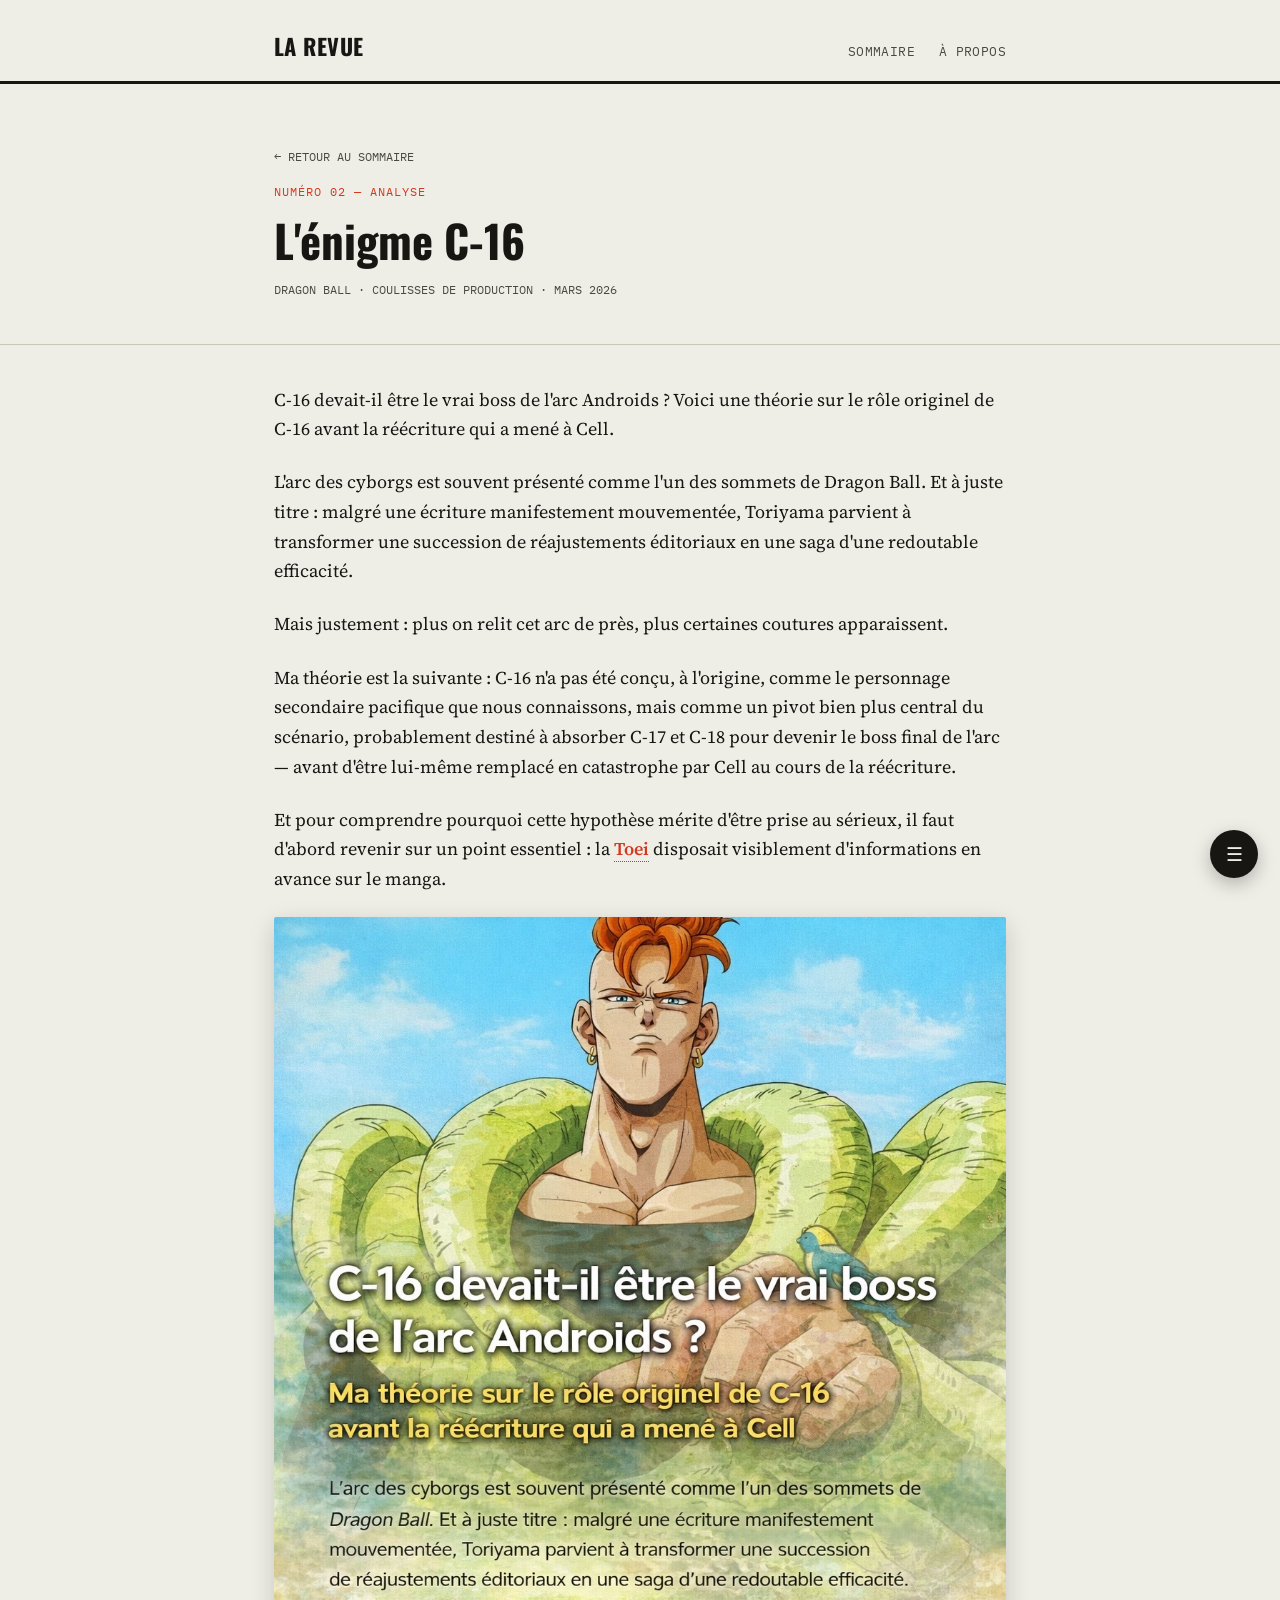
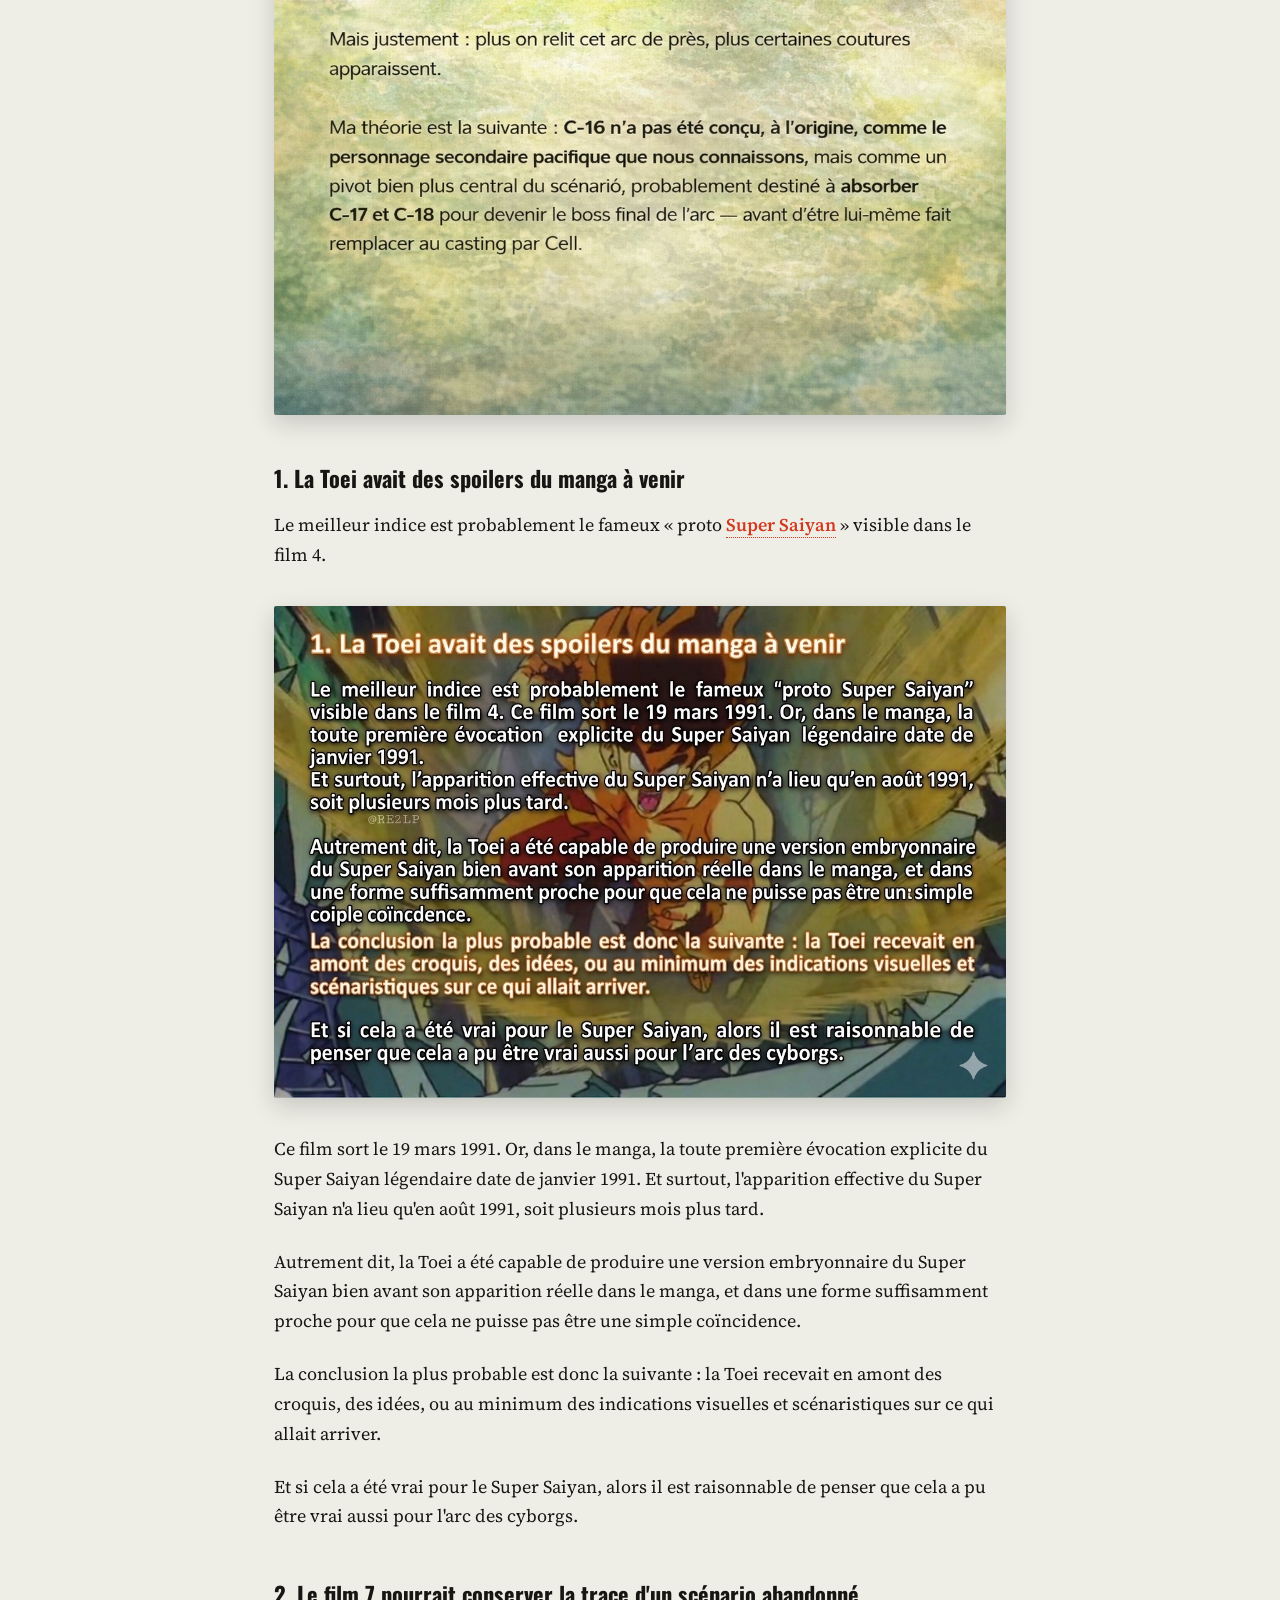
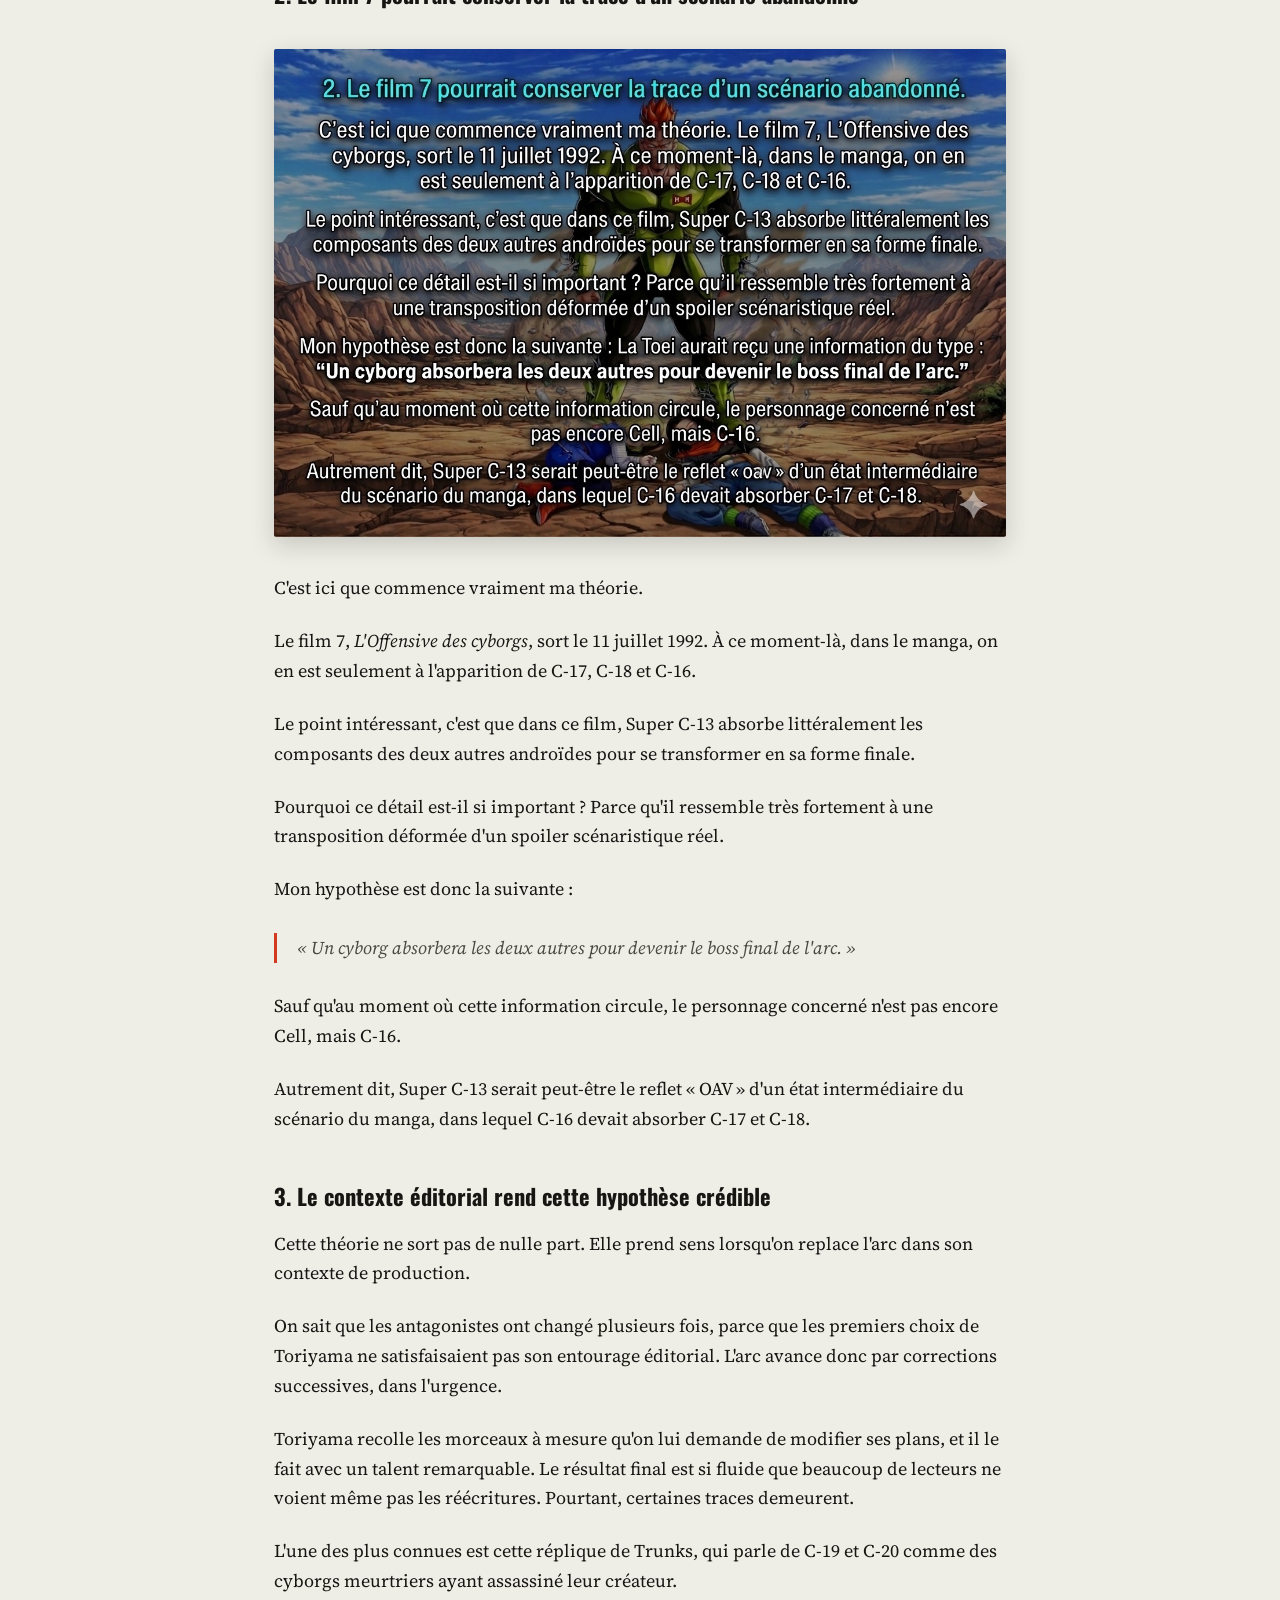
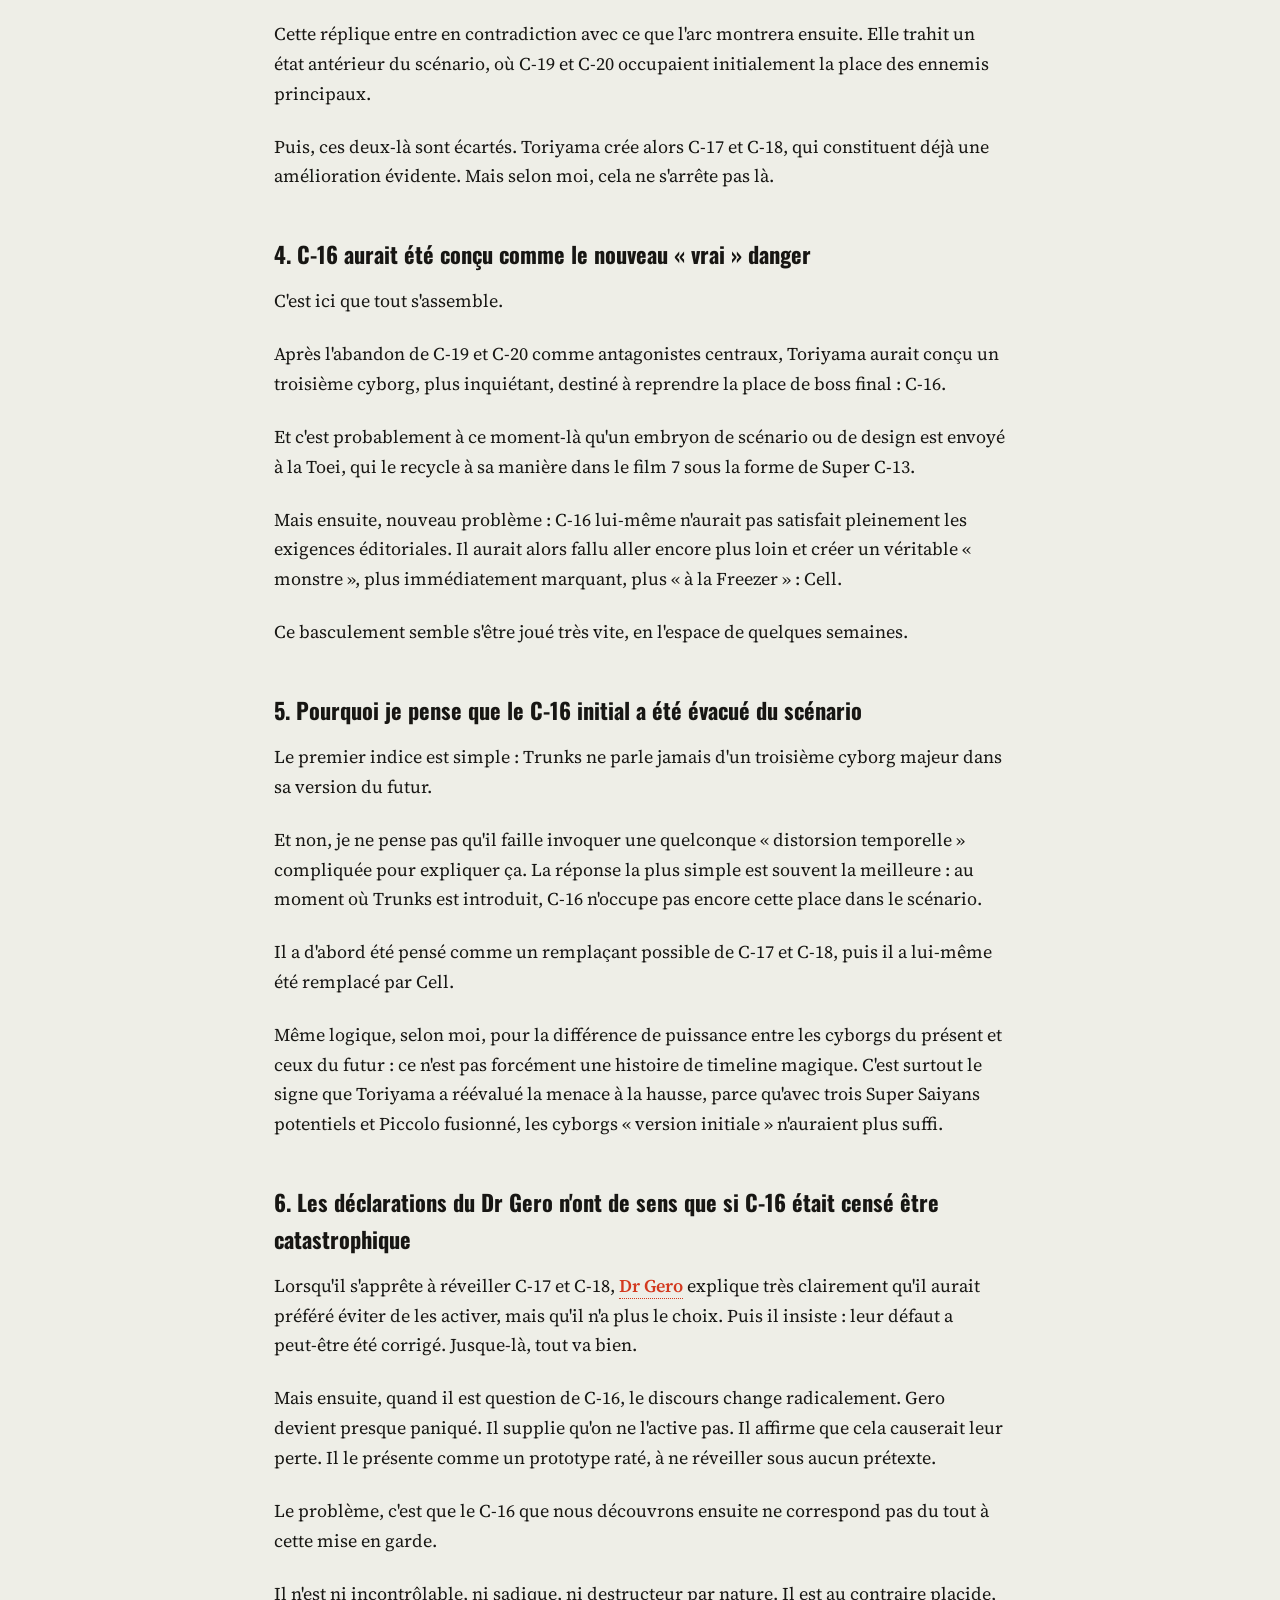
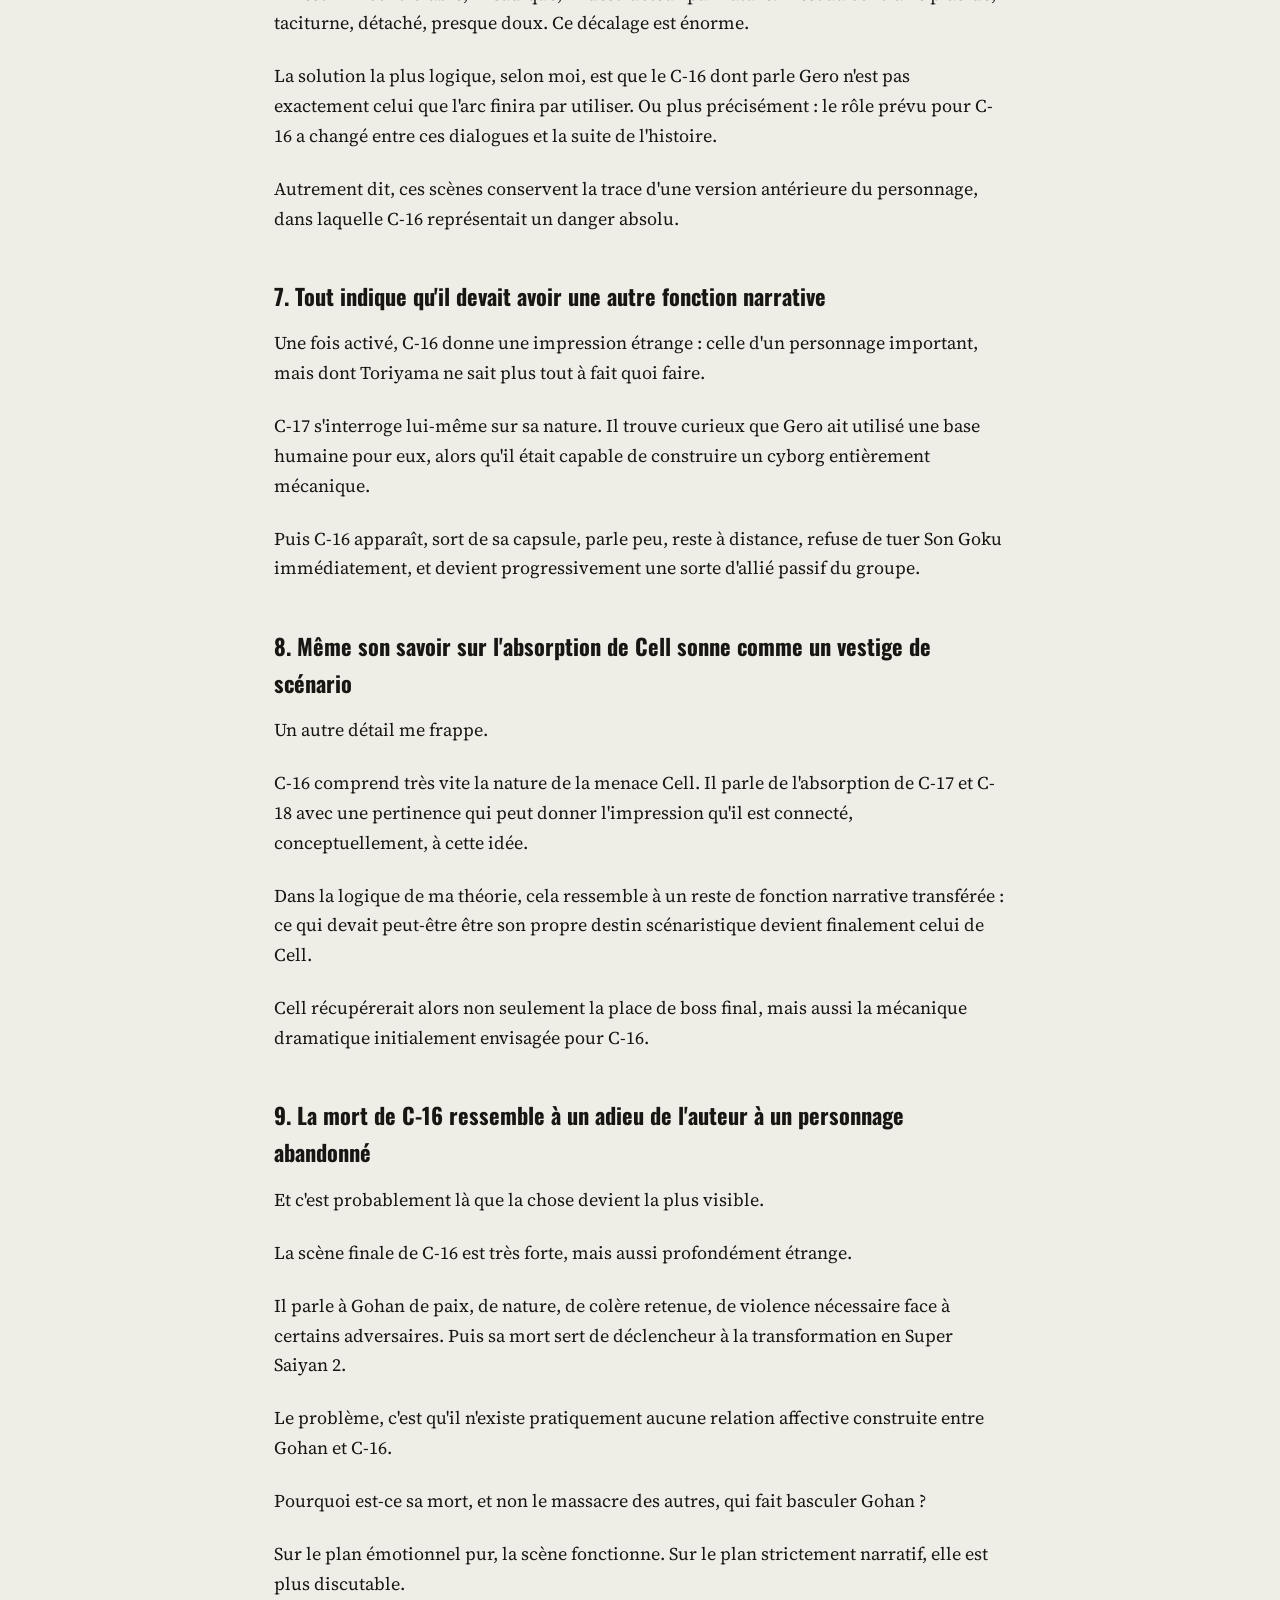
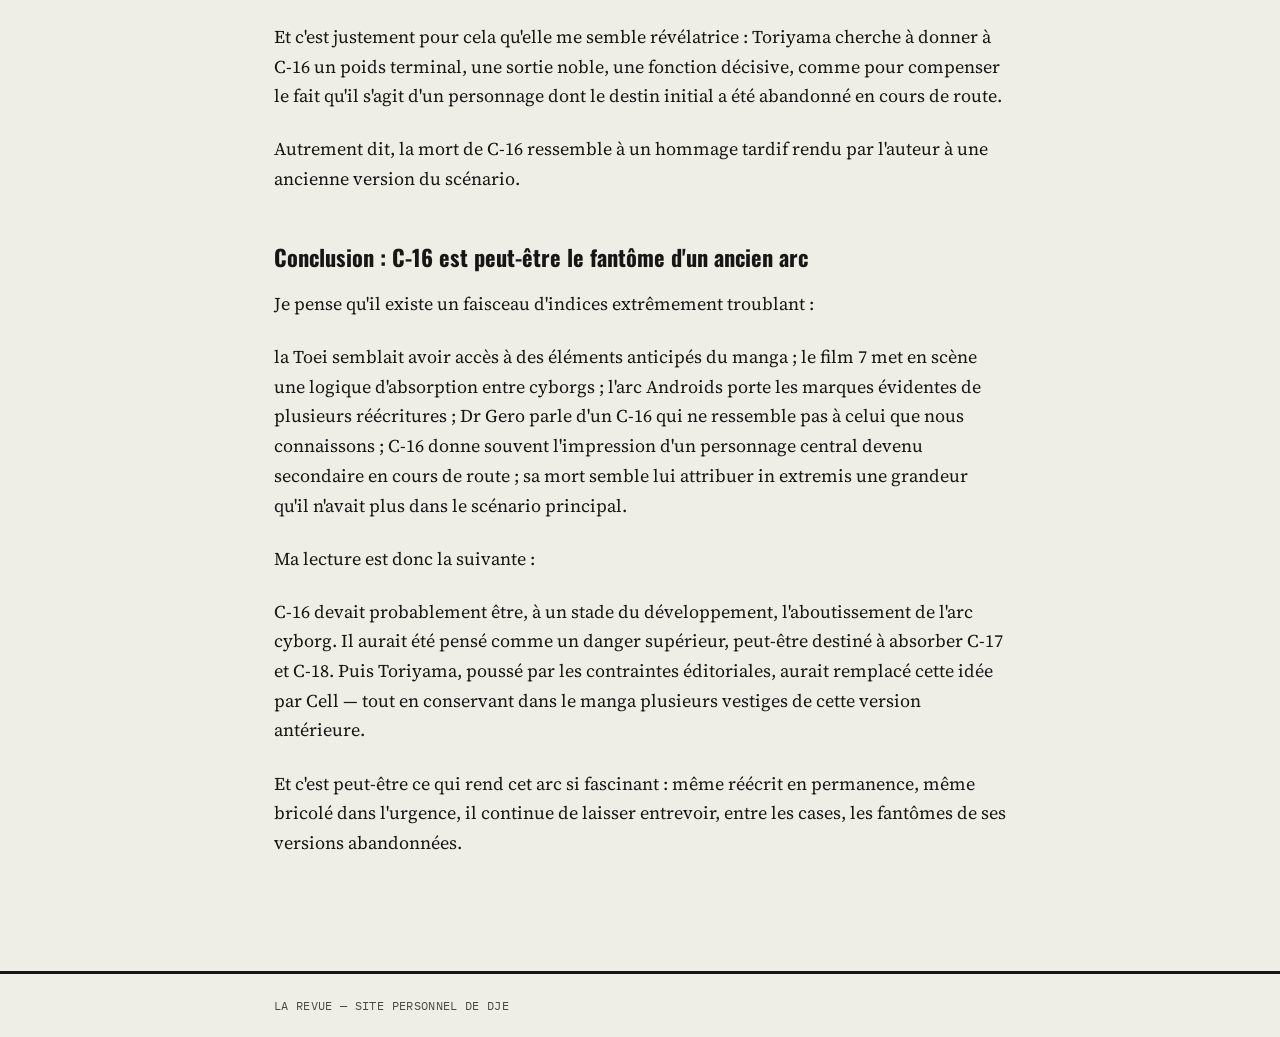
==== files/article-c16.html @ d8f1f27b "Add files via upload" ====
<!DOCTYPE html>
<html lang="fr">
<head>
<meta charset="UTF-8">
<meta name="viewport" content="width=device-width, initial-scale=1.0">
<title>L'énigme C-16 — La Revue</title>
<meta name="description" content="C-16 devait-il être le vrai boss de l'arc Androids ? Une théorie sur le rôle originel de C-16 avant la réécriture qui a mené à Cell.">
<link rel="stylesheet" href="style.css">
</head>
<body>

<header class="masthead">
  <div class="wrap">
    <a href="index.html" class="brand">La Revue</a>
    <nav>
      <a href="index.html">Sommaire</a>
      <a href="index.html#a-propos">À propos</a>
    </nav>
  </div>
</header>

<header class="article-header">
  <div class="wrap">
    <a href="index.html" class="retour">← Retour au sommaire</a><br>
    <span class="num-tag">Numéro 02 — Analyse</span>
    <h1>L'énigme C-16</h1>
    <p class="meta">Dragon Ball · Coulisses de production · Mars 2026</p>
  </div>
</header>

<main class="article-body">
  <div class="wrap">

    <p>
      C-16 devait-il être le vrai boss de l'arc Androids ? Voici une théorie
      sur le rôle originel de C-16 avant la réécriture qui a mené à Cell.
    </p>

    <p>
      L'arc des cyborgs est souvent présenté comme l'un des sommets de Dragon
      Ball. Et à juste titre : malgré une écriture manifestement mouvementée,
      Toriyama parvient à transformer une succession de réajustements
      éditoriaux en une saga d'une redoutable efficacité.
    </p>

    <p>Mais justement : plus on relit cet arc de près, plus certaines coutures apparaissent.</p>

    <p>
      Ma théorie est la suivante : C-16 n'a pas été conçu, à l'origine, comme
      le personnage secondaire pacifique que nous connaissons, mais comme un
      pivot bien plus central du scénario, probablement destiné à absorber
      C-17 et C-18 pour devenir le boss final de l'arc — avant d'être
      lui-même remplacé en catastrophe par Cell au cours de la réécriture.
    </p>

    <p>
      Et pour comprendre pourquoi cette hypothèse mérite d'être prise au
      sérieux, il faut d'abord revenir sur un point essentiel : la
      <span class="term" data-term-id="toei" data-def="La Toei Animation est le studio japonais qui produit l'anime Dragon Ball et Dragon Ball Z, à partir du manga écrit et dessiné par Toriyama. Studio et mangaka travaillent en parallèle, avec des délais différents.">Toei</span>
      disposait visiblement d'informations en avance sur le manga.
    </p>

    <figure class="cover">
      <img src="images/c16-hero.png" alt="Illustration de C-16 avec le titre : C-16 devait-il être le vrai boss de l'arc Androids ?">
    </figure>

    <h2>1. La Toei avait des spoilers du manga à venir</h2>
    <p>Le meilleur indice est probablement le fameux « proto
    <span class="term" data-term-id="ssj" data-def="Dans le folklore Saiyan évoqué très tôt par Vegeta, un guerrier légendaire censé apparaître tous les mille ans et dont la puissance dépasse l'imagination. Cette légende deviendra la transformation Super Saiyan.">Super Saiyan</span>
    » visible dans le film 4.</p>

    <figure>
      <img src="images/c16-toei-spoilers.png" alt="Visuel résumant l'hypothèse : la Toei recevait des indications à l'avance sur le Super Saiyan.">
    </figure>
    <p>
      Ce film sort le 19 mars 1991. Or, dans le manga, la toute première
      évocation explicite du Super Saiyan légendaire date de janvier 1991.
      Et surtout, l'apparition effective du Super Saiyan n'a lieu qu'en août
      1991, soit plusieurs mois plus tard.
    </p>
    <p>
      Autrement dit, la Toei a été capable de produire une version
      embryonnaire du Super Saiyan bien avant son apparition réelle dans le
      manga, et dans une forme suffisamment proche pour que cela ne puisse
      pas être une simple coïncidence.
    </p>
    <p>
      La conclusion la plus probable est donc la suivante : la Toei recevait
      en amont des croquis, des idées, ou au minimum des indications
      visuelles et scénaristiques sur ce qui allait arriver.
    </p>
    <p>Et si cela a été vrai pour le Super Saiyan, alors il est raisonnable de penser que cela a pu être vrai aussi pour l'arc des cyborgs.</p>

    <h2>2. Le film 7 pourrait conserver la trace d'un scénario abandonné</h2>

    <figure>
      <img src="images/c16-film7.png" alt="Visuel présentant l'hypothèse du film 7 : Super C-13 absorbant les autres androïdes comme reflet d'un scénario abandonné.">
    </figure>

    <p>C'est ici que commence vraiment ma théorie.</p>
    <p>
      Le film 7, <em>L'Offensive des cyborgs</em>, sort le 11 juillet 1992. À
      ce moment-là, dans le manga, on en est seulement à l'apparition de
      C-17, C-18 et C-16.
    </p>
    <p>
      Le point intéressant, c'est que dans ce film, Super C-13 absorbe
      littéralement les composants des deux autres androïdes pour se
      transformer en sa forme finale.
    </p>
    <p>Pourquoi ce détail est-il si important ? Parce qu'il ressemble très fortement à une transposition déformée d'un spoiler scénaristique réel.</p>
    <p>Mon hypothèse est donc la suivante :</p>
    <blockquote>« Un cyborg absorbera les deux autres pour devenir le boss final de l'arc. »</blockquote>
    <p>Sauf qu'au moment où cette information circule, le personnage concerné n'est pas encore Cell, mais C-16.</p>
    <p>Autrement dit, Super C-13 serait peut-être le reflet « OAV » d'un état intermédiaire du scénario du manga, dans lequel C-16 devait absorber C-17 et C-18.</p>

    <h2>3. Le contexte éditorial rend cette hypothèse crédible</h2>
    <p>Cette théorie ne sort pas de nulle part. Elle prend sens lorsqu'on replace l'arc dans son contexte de production.</p>
    <p>On sait que les antagonistes ont changé plusieurs fois, parce que les premiers choix de Toriyama ne satisfaisaient pas son entourage éditorial. L'arc avance donc par corrections successives, dans l'urgence.</p>
    <p>Toriyama recolle les morceaux à mesure qu'on lui demande de modifier ses plans, et il le fait avec un talent remarquable. Le résultat final est si fluide que beaucoup de lecteurs ne voient même pas les réécritures. Pourtant, certaines traces demeurent.</p>
    <p>L'une des plus connues est cette réplique de Trunks, qui parle de C-19 et C-20 comme des cyborgs meurtriers ayant assassiné leur créateur.</p>
    <p>Cette réplique entre en contradiction avec ce que l'arc montrera ensuite. Elle trahit un état antérieur du scénario, où C-19 et C-20 occupaient initialement la place des ennemis principaux.</p>
    <p>Puis, ces deux-là sont écartés. Toriyama crée alors C-17 et C-18, qui constituent déjà une amélioration évidente. Mais selon moi, cela ne s'arrête pas là.</p>

    <h2>4. C-16 aurait été conçu comme le nouveau « vrai » danger</h2>
    <p>C'est ici que tout s'assemble.</p>
    <p>Après l'abandon de C-19 et C-20 comme antagonistes centraux, Toriyama aurait conçu un troisième cyborg, plus inquiétant, destiné à reprendre la place de boss final : C-16.</p>
    <p>Et c'est probablement à ce moment-là qu'un embryon de scénario ou de design est envoyé à la Toei, qui le recycle à sa manière dans le film 7 sous la forme de Super C-13.</p>
    <p>Mais ensuite, nouveau problème : C-16 lui-même n'aurait pas satisfait pleinement les exigences éditoriales. Il aurait alors fallu aller encore plus loin et créer un véritable « monstre », plus immédiatement marquant, plus « à la Freezer » : Cell.</p>
    <p>Ce basculement semble s'être joué très vite, en l'espace de quelques semaines.</p>

    <h2>5. Pourquoi je pense que le C-16 initial a été évacué du scénario</h2>
    <p>Le premier indice est simple : Trunks ne parle jamais d'un troisième cyborg majeur dans sa version du futur.</p>
    <p>Et non, je ne pense pas qu'il faille invoquer une quelconque « distorsion temporelle » compliquée pour expliquer ça. La réponse la plus simple est souvent la meilleure : au moment où Trunks est introduit, C-16 n'occupe pas encore cette place dans le scénario.</p>
    <p>Il a d'abord été pensé comme un remplaçant possible de C-17 et C-18, puis il a lui-même été remplacé par Cell.</p>
    <p>Même logique, selon moi, pour la différence de puissance entre les cyborgs du présent et ceux du futur : ce n'est pas forcément une histoire de timeline magique. C'est surtout le signe que Toriyama a réévalué la menace à la hausse, parce qu'avec trois Super Saiyans potentiels et Piccolo fusionné, les cyborgs « version initiale » n'auraient plus suffi.</p>

    <h2>6. Les déclarations du Dr Gero n'ont de sens que si C-16 était censé être catastrophique</h2>
    <p>Lorsqu'il s'apprête à réveiller C-17 et C-18,
    <span class="term" data-term-id="gero" data-def="Le Dr Gero (aussi appelé C-20) est le savant en chef de l'ex-armée du Ruban Rouge, créateur des androïdes C-17, C-18, C-19 et C-16, dans le but de se venger de Son Goku.">Dr Gero</span>
    explique très clairement qu'il aurait préféré éviter de les activer, mais qu'il n'a plus le choix. Puis il insiste : leur défaut a peut-être été corrigé. Jusque-là, tout va bien.</p>
    <p>Mais ensuite, quand il est question de C-16, le discours change radicalement. Gero devient presque paniqué. Il supplie qu'on ne l'active pas. Il affirme que cela causerait leur perte. Il le présente comme un prototype raté, à ne réveiller sous aucun prétexte.</p>
    <p>Le problème, c'est que le C-16 que nous découvrons ensuite ne correspond pas du tout à cette mise en garde.</p>
    <p>Il n'est ni incontrôlable, ni sadique, ni destructeur par nature. Il est au contraire placide, taciturne, détaché, presque doux. Ce décalage est énorme.</p>
    <p>La solution la plus logique, selon moi, est que le C-16 dont parle Gero n'est pas exactement celui que l'arc finira par utiliser. Ou plus précisément : le rôle prévu pour C-16 a changé entre ces dialogues et la suite de l'histoire.</p>
    <p>Autrement dit, ces scènes conservent la trace d'une version antérieure du personnage, dans laquelle C-16 représentait un danger absolu.</p>

    <h2>7. Tout indique qu'il devait avoir une autre fonction narrative</h2>
    <p>Une fois activé, C-16 donne une impression étrange : celle d'un personnage important, mais dont Toriyama ne sait plus tout à fait quoi faire.</p>
    <p>C-17 s'interroge lui-même sur sa nature. Il trouve curieux que Gero ait utilisé une base humaine pour eux, alors qu'il était capable de construire un cyborg entièrement mécanique.</p>
    <p>Puis C-16 apparaît, sort de sa capsule, parle peu, reste à distance, refuse de tuer Son Goku immédiatement, et devient progressivement une sorte d'allié passif du groupe.</p>

    <h2>8. Même son savoir sur l'absorption de Cell sonne comme un vestige de scénario</h2>
    <p>Un autre détail me frappe.</p>
    <p>C-16 comprend très vite la nature de la menace Cell. Il parle de l'absorption de C-17 et C-18 avec une pertinence qui peut donner l'impression qu'il est connecté, conceptuellement, à cette idée.</p>
    <p>Dans la logique de ma théorie, cela ressemble à un reste de fonction narrative transférée : ce qui devait peut-être être son propre destin scénaristique devient finalement celui de Cell.</p>
    <p>Cell récupérerait alors non seulement la place de boss final, mais aussi la mécanique dramatique initialement envisagée pour C-16.</p>

    <h2>9. La mort de C-16 ressemble à un adieu de l'auteur à un personnage abandonné</h2>
    <p>Et c'est probablement là que la chose devient la plus visible.</p>
    <p>La scène finale de C-16 est très forte, mais aussi profondément étrange.</p>
    <p>Il parle à Gohan de paix, de nature, de colère retenue, de violence nécessaire face à certains adversaires. Puis sa mort sert de déclencheur à la transformation en Super Saiyan 2.</p>
    <p>Le problème, c'est qu'il n'existe pratiquement aucune relation affective construite entre Gohan et C-16.</p>
    <p>Pourquoi est-ce sa mort, et non le massacre des autres, qui fait basculer Gohan ?</p>
    <p>Sur le plan émotionnel pur, la scène fonctionne. Sur le plan strictement narratif, elle est plus discutable.</p>
    <p>Et c'est justement pour cela qu'elle me semble révélatrice : Toriyama cherche à donner à C-16 un poids terminal, une sortie noble, une fonction décisive, comme pour compenser le fait qu'il s'agit d'un personnage dont le destin initial a été abandonné en cours de route.</p>
    <p>Autrement dit, la mort de C-16 ressemble à un hommage tardif rendu par l'auteur à une ancienne version du scénario.</p>

    <h2>Conclusion : C-16 est peut-être le fantôme d'un ancien arc</h2>
    <p>Je pense qu'il existe un faisceau d'indices extrêmement troublant :</p>
    <p>
      la Toei semblait avoir accès à des éléments anticipés du manga ; le
      film 7 met en scène une logique d'absorption entre cyborgs ; l'arc
      Androids porte les marques évidentes de plusieurs réécritures ; Dr
      Gero parle d'un C-16 qui ne ressemble pas à celui que nous connaissons ;
      C-16 donne souvent l'impression d'un personnage central devenu
      secondaire en cours de route ; sa mort semble lui attribuer in extremis
      une grandeur qu'il n'avait plus dans le scénario principal.
    </p>
    <p>Ma lecture est donc la suivante :</p>
    <p>
      C-16 devait probablement être, à un stade du développement,
      l'aboutissement de l'arc cyborg. Il aurait été pensé comme un danger
      supérieur, peut-être destiné à absorber C-17 et C-18. Puis Toriyama,
      poussé par les contraintes éditoriales, aurait remplacé cette idée par
      Cell — tout en conservant dans le manga plusieurs vestiges de cette
      version antérieure.
    </p>
    <p>
      Et c'est peut-être ce qui rend cet arc si fascinant : même réécrit en
      permanence, même bricolé dans l'urgence, il continue de laisser
      entrevoir, entre les cases, les fantômes de ses versions abandonnées.
    </p>

  </div>
</main>

<footer>
  <div class="wrap">
    La Revue — site personnel de Dje
  </div>
</footer>

<script src="script.js"></script>
</body>
</html>
---- files/style.css ----
/* ============================================================
   IDENTITÉ VISUELLE
   Palette : encre / papier / rouge éditorial / indigo
   Inspirée des trames (halftone) de manga + mise en page de revue
   ============================================================ */

@import url('https://fonts.googleapis.com/css2?family=Oswald:wght@500;600;700&family=Source+Serif+4:ital,opsz,wght@0,8..60,400;0,8..60,600;1,8..60,400&family=IBM+Plex+Mono:wght@500&display=swap');

:root {
  --paper: #eeeee7;
  --ink: #171613;
  --ink-soft: #4a4842;
  --rouge: #d3391f;
  --indigo: #262a4a;
  --rule: #c9c7ba;
  --max-w: 780px;
}

* { box-sizing: border-box; }

html { scroll-behavior: smooth; }

body {
  margin: 0;
  background: var(--paper);
  color: var(--ink);
  font-family: 'Source Serif 4', Georgia, serif;
  font-size: 18px;
  line-height: 1.65;
  -webkit-font-smoothing: antialiased;
}

@media (prefers-reduced-motion: reduce) {
  html { scroll-behavior: auto; }
  * { animation-duration: 0.01ms !important; transition-duration: 0.01ms !important; }
}

a { color: var(--indigo); text-decoration-thickness: 1px; text-underline-offset: 3px; }
a:focus-visible, button:focus-visible { outline: 2px solid var(--rouge); outline-offset: 3px; }

.wrap { max-width: var(--max-w); margin: 0 auto; padding: 0 24px; }

/* ---------- en-tête / bandeau ---------- */

.masthead {
  border-bottom: 3px solid var(--ink);
  padding: 28px 0 16px;
}

.masthead .wrap { display: flex; justify-content: space-between; align-items: baseline; gap: 16px; flex-wrap: wrap; }

.masthead .brand {
  font-family: 'Oswald', sans-serif;
  font-weight: 700;
  font-size: 1.4rem;
  letter-spacing: 0.02em;
  text-transform: uppercase;
  color: var(--ink);
  text-decoration: none;
}

.masthead nav a {
  font-family: 'IBM Plex Mono', monospace;
  font-size: 0.8rem;
  letter-spacing: 0.03em;
  text-transform: uppercase;
  color: var(--ink-soft);
  text-decoration: none;
  margin-left: 20px;
}
.masthead nav a:hover { color: var(--rouge); }

/* ---------- hero / couverture ---------- */

.hero {
  position: relative;
  padding: 64px 0 56px;
  overflow: hidden;
  border-bottom: 1px solid var(--rule);
}

.hero::before {
  content: "";
  position: absolute;
  inset: 0;
  background-image: radial-gradient(var(--ink) 1px, transparent 1.4px);
  background-size: 9px 9px;
  opacity: 0.06;
  mask-image: linear-gradient(to bottom, black, transparent 85%);
  pointer-events: none;
}

.hero .eyebrow {
  font-family: 'IBM Plex Mono', monospace;
  font-size: 0.78rem;
  letter-spacing: 0.08em;
  text-transform: uppercase;
  color: var(--rouge);
  margin: 0 0 14px;
}

.hero h1 {
  font-family: 'Oswald', sans-serif;
  font-weight: 700;
  font-size: clamp(2.2rem, 6vw, 3.4rem);
  line-height: 1.05;
  margin: 0 0 18px;
  max-width: 11ch;
}

.hero p.lede {
  font-size: 1.15rem;
  color: var(--ink-soft);
  max-width: 46ch;
  margin: 0;
}

/* ---------- sommaire / liste d'articles ---------- */

.sommaire { padding: 48px 0 80px; }

.sommaire .titre-section {
  font-family: 'IBM Plex Mono', monospace;
  font-size: 0.78rem;
  letter-spacing: 0.1em;
  text-transform: uppercase;
  color: var(--ink-soft);
  border-bottom: 1px solid var(--rule);
  padding-bottom: 10px;
  margin-bottom: 6px;
}

.article-item {
  display: grid;
  grid-template-columns: 3.2rem 1fr;
  gap: 18px;
  padding: 26px 0;
  border-bottom: 1px solid var(--rule);
}

.article-item .num {
  font-family: 'Oswald', sans-serif;
  font-weight: 600;
  font-size: 1.6rem;
  color: var(--rule);
  line-height: 1;
}

.article-item h2 {
  font-family: 'Oswald', sans-serif;
  font-size: 1.35rem;
  font-weight: 600;
  margin: 0 0 8px;
}

.article-item h2 a { color: var(--ink); text-decoration: none; }
.article-item h2 a:hover { color: var(--rouge); }

.article-item .extrait {
  color: var(--ink-soft);
  font-size: 1rem;
  margin: 0 0 8px;
}

.article-item .meta {
  font-family: 'IBM Plex Mono', monospace;
  font-size: 0.72rem;
  letter-spacing: 0.03em;
  color: var(--ink-soft);
  text-transform: uppercase;
}

/* ---------- page article ---------- */

.article-header { padding: 56px 0 32px; border-bottom: 1px solid var(--rule); }

.article-header .num-tag {
  font-family: 'IBM Plex Mono', monospace;
  font-size: 0.78rem;
  color: var(--rouge);
  letter-spacing: 0.08em;
  text-transform: uppercase;
}

.article-header h1 {
  font-family: 'Oswald', sans-serif;
  font-weight: 700;
  font-size: clamp(1.9rem, 5vw, 2.8rem);
  line-height: 1.1;
  margin: 12px 0 14px;
}

.article-header .meta {
  font-family: 'IBM Plex Mono', monospace;
  font-size: 0.75rem;
  color: var(--ink-soft);
  text-transform: uppercase;
}

.article-body { padding: 40px 0 90px; }

.article-body p { margin: 0 0 1.3em; }

.article-body h2 {
  font-family: 'Oswald', sans-serif;
  font-size: 1.4rem;
  margin: 2em 0 0.6em;
}

.article-body figure {
  margin: 2em 0;
}

.article-body figure img {
  display: block;
  width: 100%;
  height: auto;
  border-radius: 2px;
  box-shadow: 0 8px 24px rgba(23, 22, 19, 0.18);
}

.article-body figure.cover {
  margin-top: 0;
  margin-bottom: 2.4em;
}

.article-body figcaption {
  font-family: 'IBM Plex Mono', monospace;
  font-size: 0.72rem;
  letter-spacing: 0.02em;
  color: var(--ink-soft);
  margin-top: 10px;
  text-align: center;
}

.article-body blockquote {
  margin: 1.6em 0;
  padding-left: 20px;
  border-left: 3px solid var(--rouge);
  color: var(--ink-soft);
  font-style: italic;
}

.retour {
  display: inline-block;
  margin-bottom: 8px;
  font-family: 'IBM Plex Mono', monospace;
  font-size: 0.75rem;
  text-transform: uppercase;
  text-decoration: none;
  color: var(--ink-soft);
}
.retour:hover { color: var(--rouge); }

/* ---------- pied de page ---------- */

footer {
  border-top: 3px solid var(--ink);
  padding: 22px 0;
  font-family: 'IBM Plex Mono', monospace;
  font-size: 0.72rem;
  color: var(--ink-soft);
  text-transform: uppercase;
  letter-spacing: 0.03em;
}

@media (max-width: 560px) {
  body { font-size: 16.5px; }
  .article-item { grid-template-columns: 2.2rem 1fr; gap: 12px; }
}

/* ============================================================
   INTERACTIONS
   ============================================================ */

/* ---------- Apparition au scroll ---------- */
.reveal {
  opacity: 0;
  transform: translateY(14px);
  transition: opacity 0.6s ease, transform 0.6s ease;
}
.reveal.is-visible {
  opacity: 1;
  transform: translateY(0);
}
@media (prefers-reduced-motion: reduce) {
  .reveal { opacity: 1; transform: none; transition: none; }
}

/* ---------- Sommaire flottant ---------- */
.toc-toggle {
  position: fixed;
  bottom: 22px;
  right: 22px;
  width: 48px;
  height: 48px;
  border-radius: 50%;
  border: none;
  background: var(--ink);
  color: var(--paper);
  font-size: 1.2rem;
  cursor: pointer;
  z-index: 40;
  box-shadow: 0 6px 18px rgba(0,0,0,0.25);
  transition: background 0.2s ease, transform 0.2s ease;
}
.toc-toggle:hover { background: var(--rouge); }
.toc-toggle.open { transform: rotate(90deg); }

.toc-panel {
  position: fixed;
  bottom: 82px;
  right: 22px;
  width: min(260px, calc(100vw - 44px));
  max-height: 60vh;
  overflow-y: auto;
  background: var(--paper);
  border: 1px solid var(--ink);
  border-radius: 8px;
  padding: 16px 18px;
  box-shadow: 0 12px 32px rgba(0,0,0,0.28);
  z-index: 39;
  opacity: 0;
  transform: translateY(8px);
  pointer-events: none;
  transition: opacity 0.2s ease, transform 0.2s ease;
}
.toc-panel.open {
  opacity: 1;
  transform: translateY(0);
  pointer-events: auto;
}

.toc-title {
  font-family: 'IBM Plex Mono', monospace;
  font-size: 0.7rem;
  letter-spacing: 0.06em;
  text-transform: uppercase;
  color: var(--ink-soft);
  margin: 0 0 10px;
  border-bottom: 1px solid var(--rule);
  padding-bottom: 8px;
}

.toc-panel ul { list-style: none; margin: 0; padding: 0; }
.toc-panel li { margin-bottom: 4px; }

.toc-panel a {
  display: block;
  font-family: 'Oswald', sans-serif;
  font-size: 0.92rem;
  color: var(--ink-soft);
  text-decoration: none;
  padding: 5px 0;
  border-left: 2px solid transparent;
  padding-left: 10px;
  transition: color 0.15s ease, border-color 0.15s ease;
}
.toc-panel a:hover { color: var(--ink); }
.toc-panel a.active {
  color: var(--rouge);
  border-left-color: var(--rouge);
  font-weight: 600;
}

/* ---------- Glossaire cliquable ---------- */
.term {
  color: var(--rouge);
  border-bottom: 1px dotted var(--rouge);
  cursor: pointer;
  position: relative;
  font-weight: 600;
}
.term:hover { background: rgba(211, 57, 31, 0.08); }

.term-tooltip {
  position: absolute;
  left: 0;
  bottom: calc(100% + 10px);
  transform: translateX(0);
  width: 260px;
  max-width: 70vw;
  background: var(--ink);
  color: var(--paper);
  font-family: 'IBM Plex Mono', monospace;
  font-size: 0.78rem;
  font-weight: 400;
  line-height: 1.55;
  padding: 12px 14px;
  border-radius: 6px;
  box-shadow: 0 10px 26px rgba(0,0,0,0.3);
  z-index: 50;
  cursor: default;
  white-space: normal;
}
.term-tooltip::after {
  content: "";
  position: absolute;
  top: 100%;
  left: 16px;
  border: 6px solid transparent;
  border-top-color: var(--ink);
}
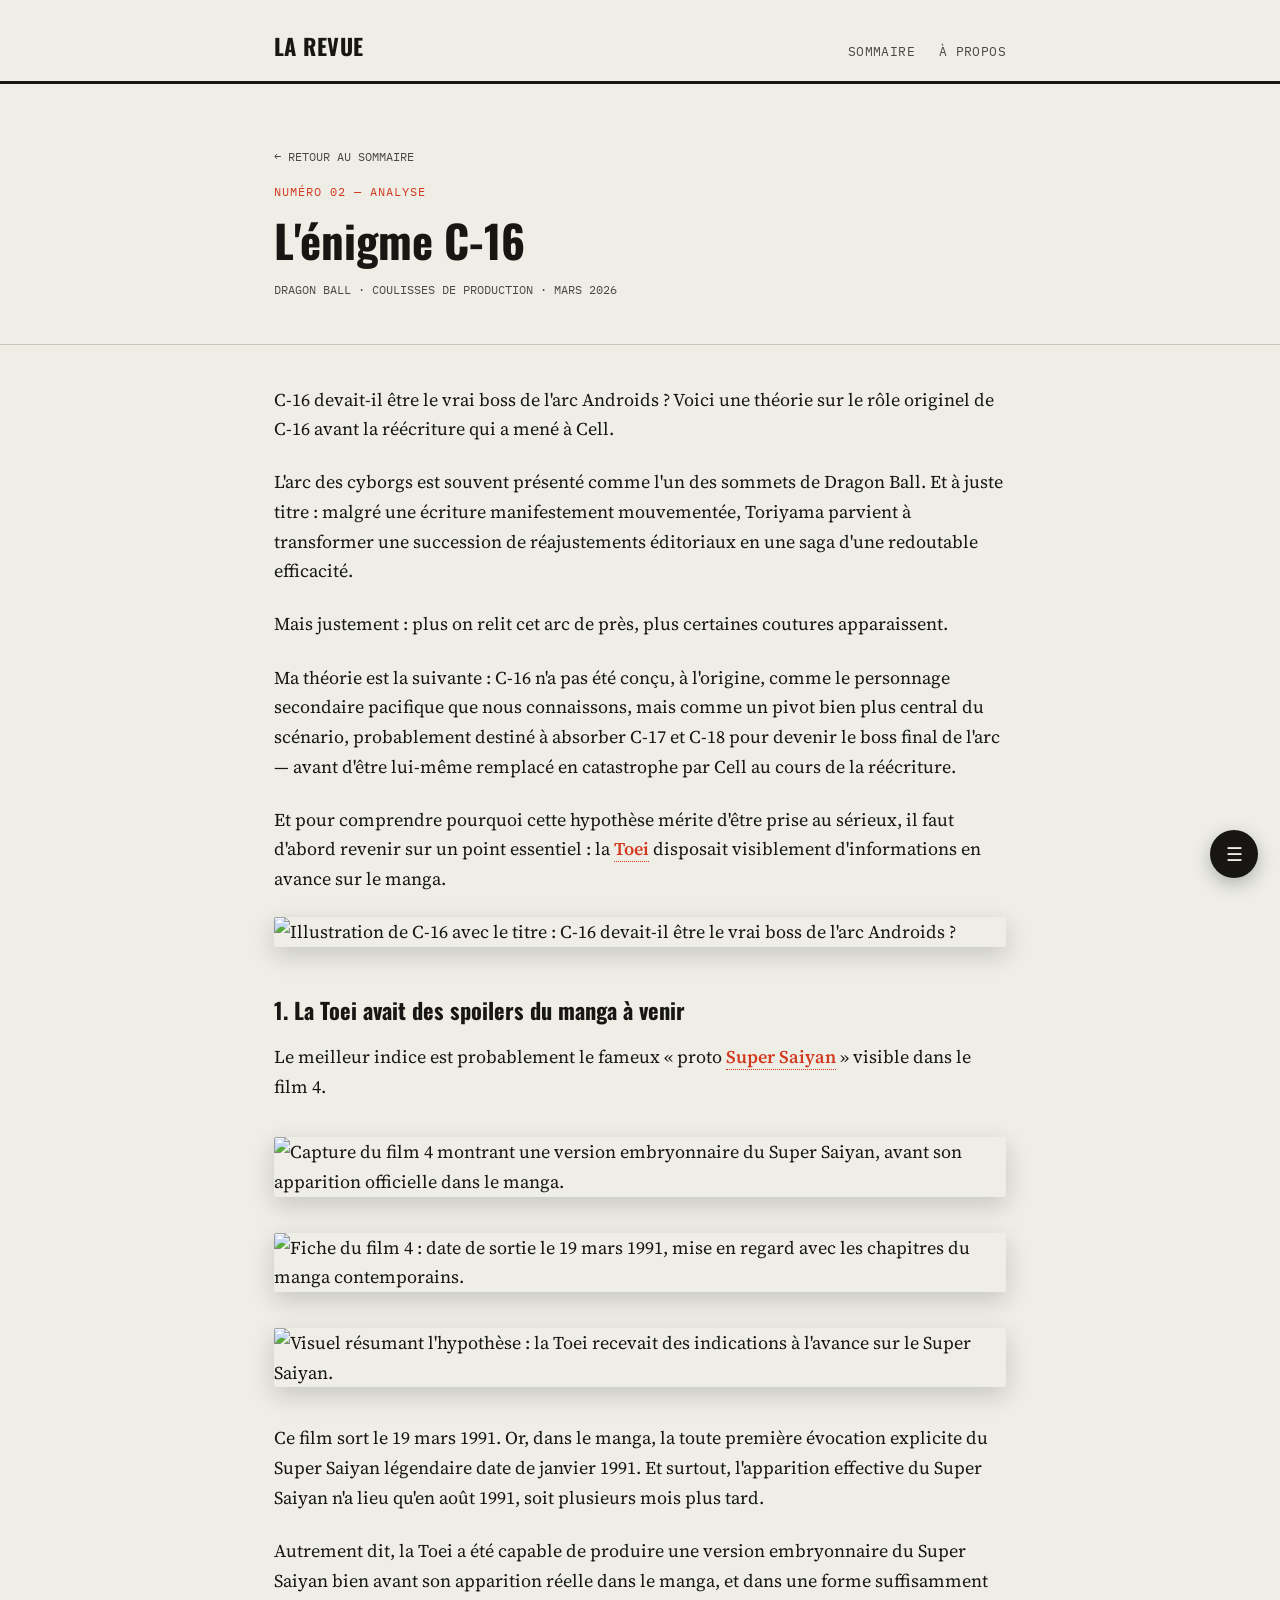
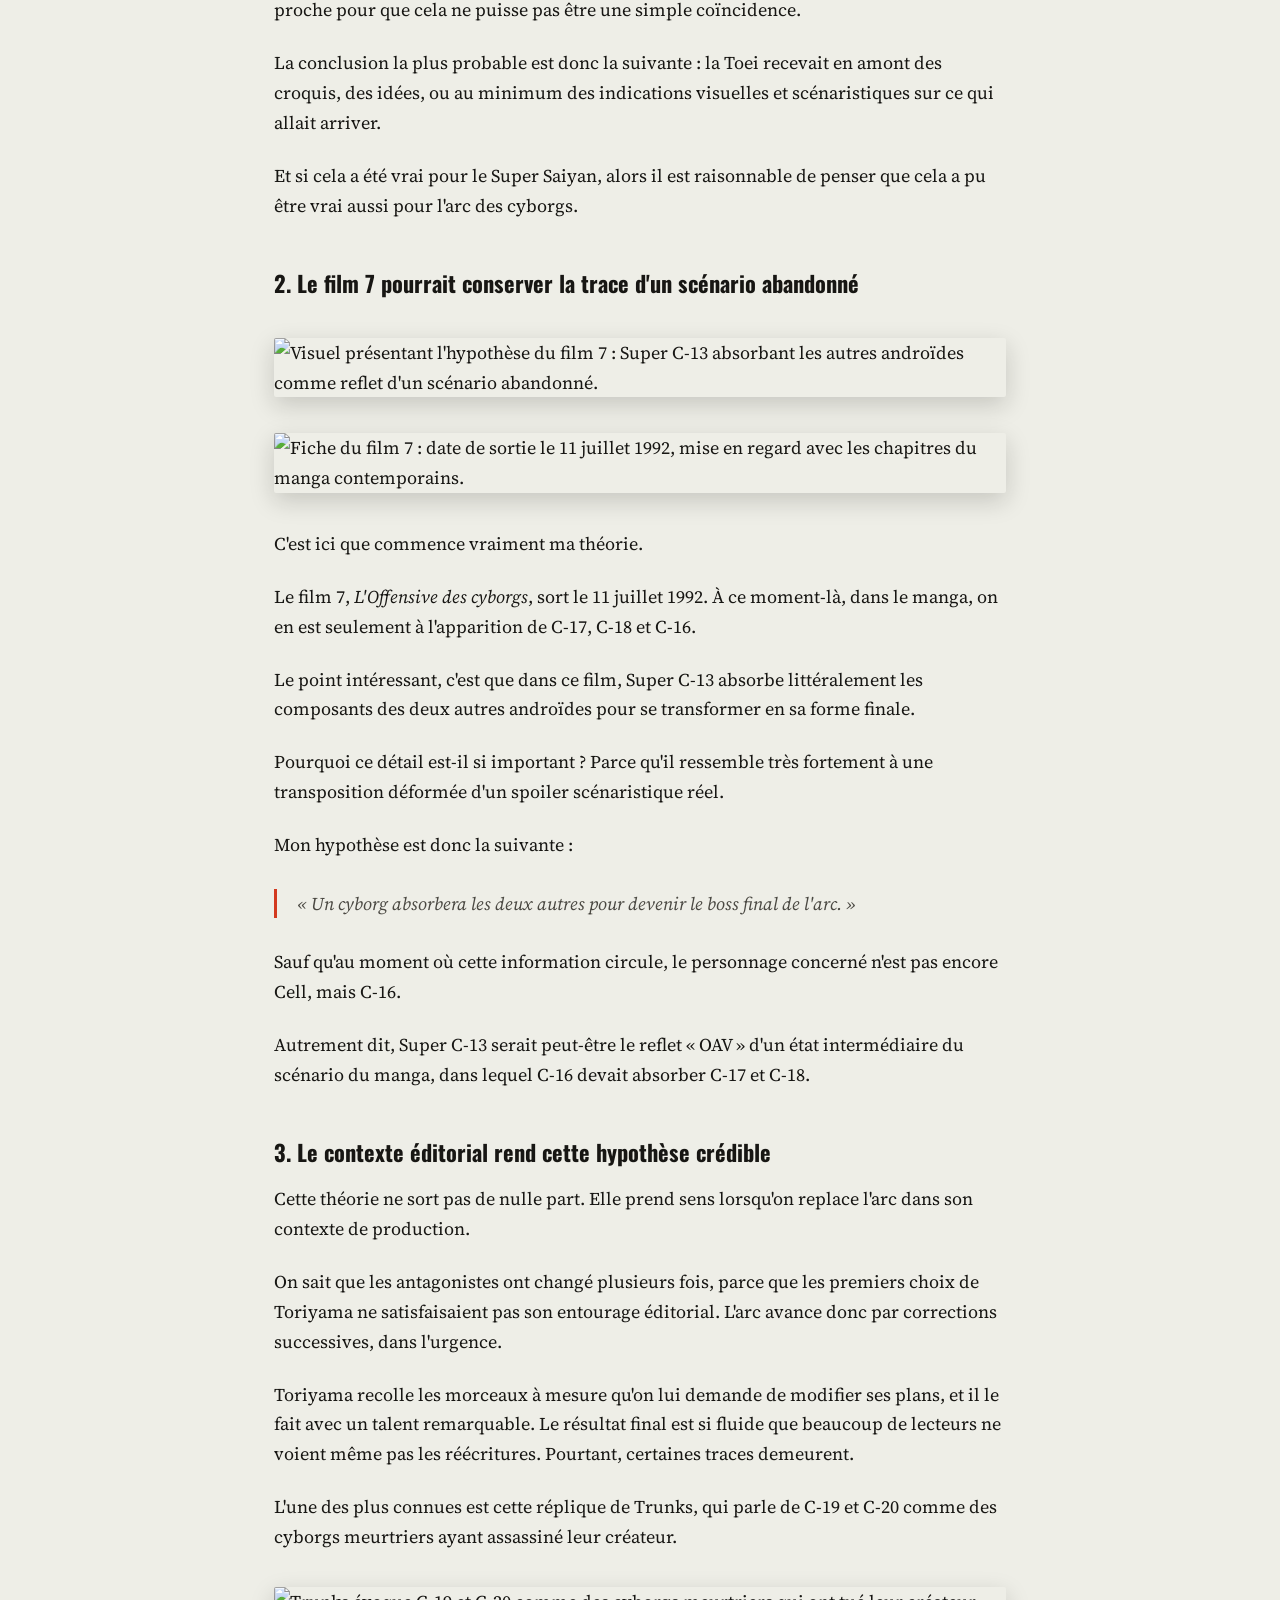
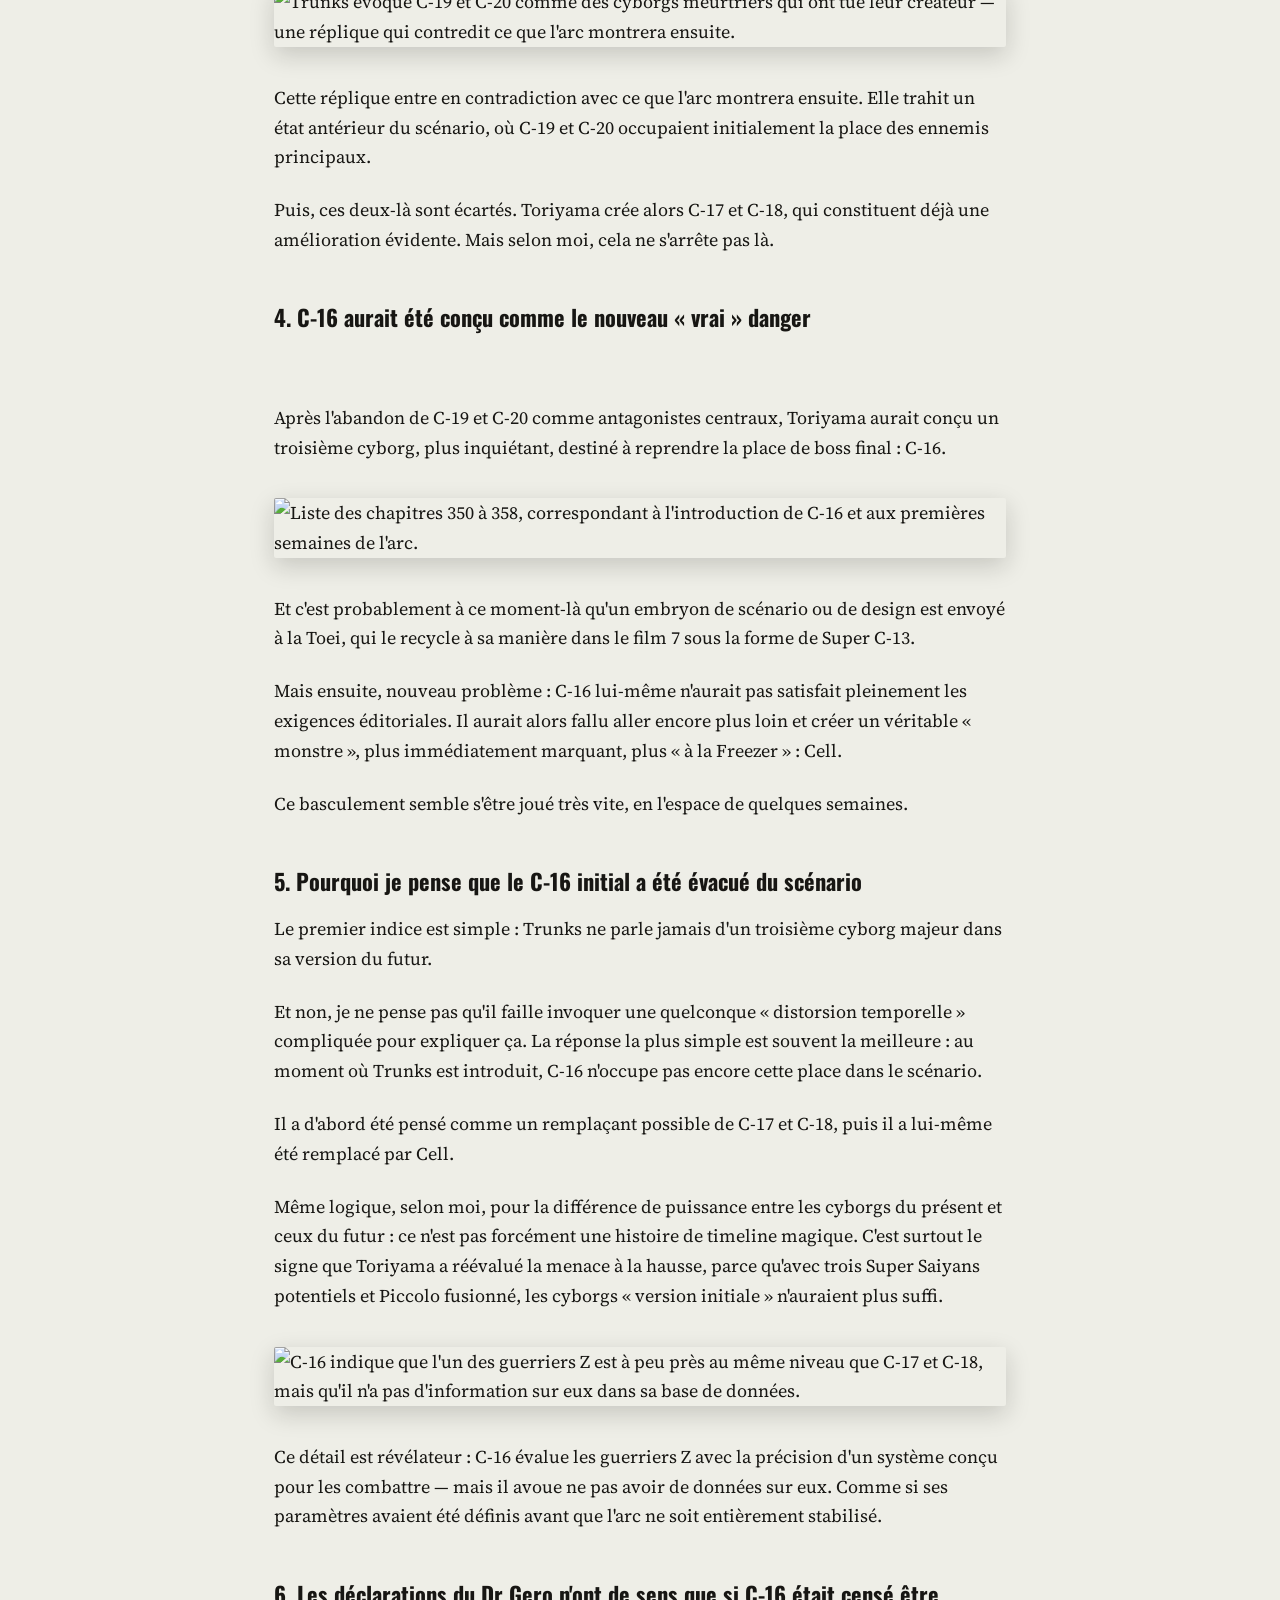
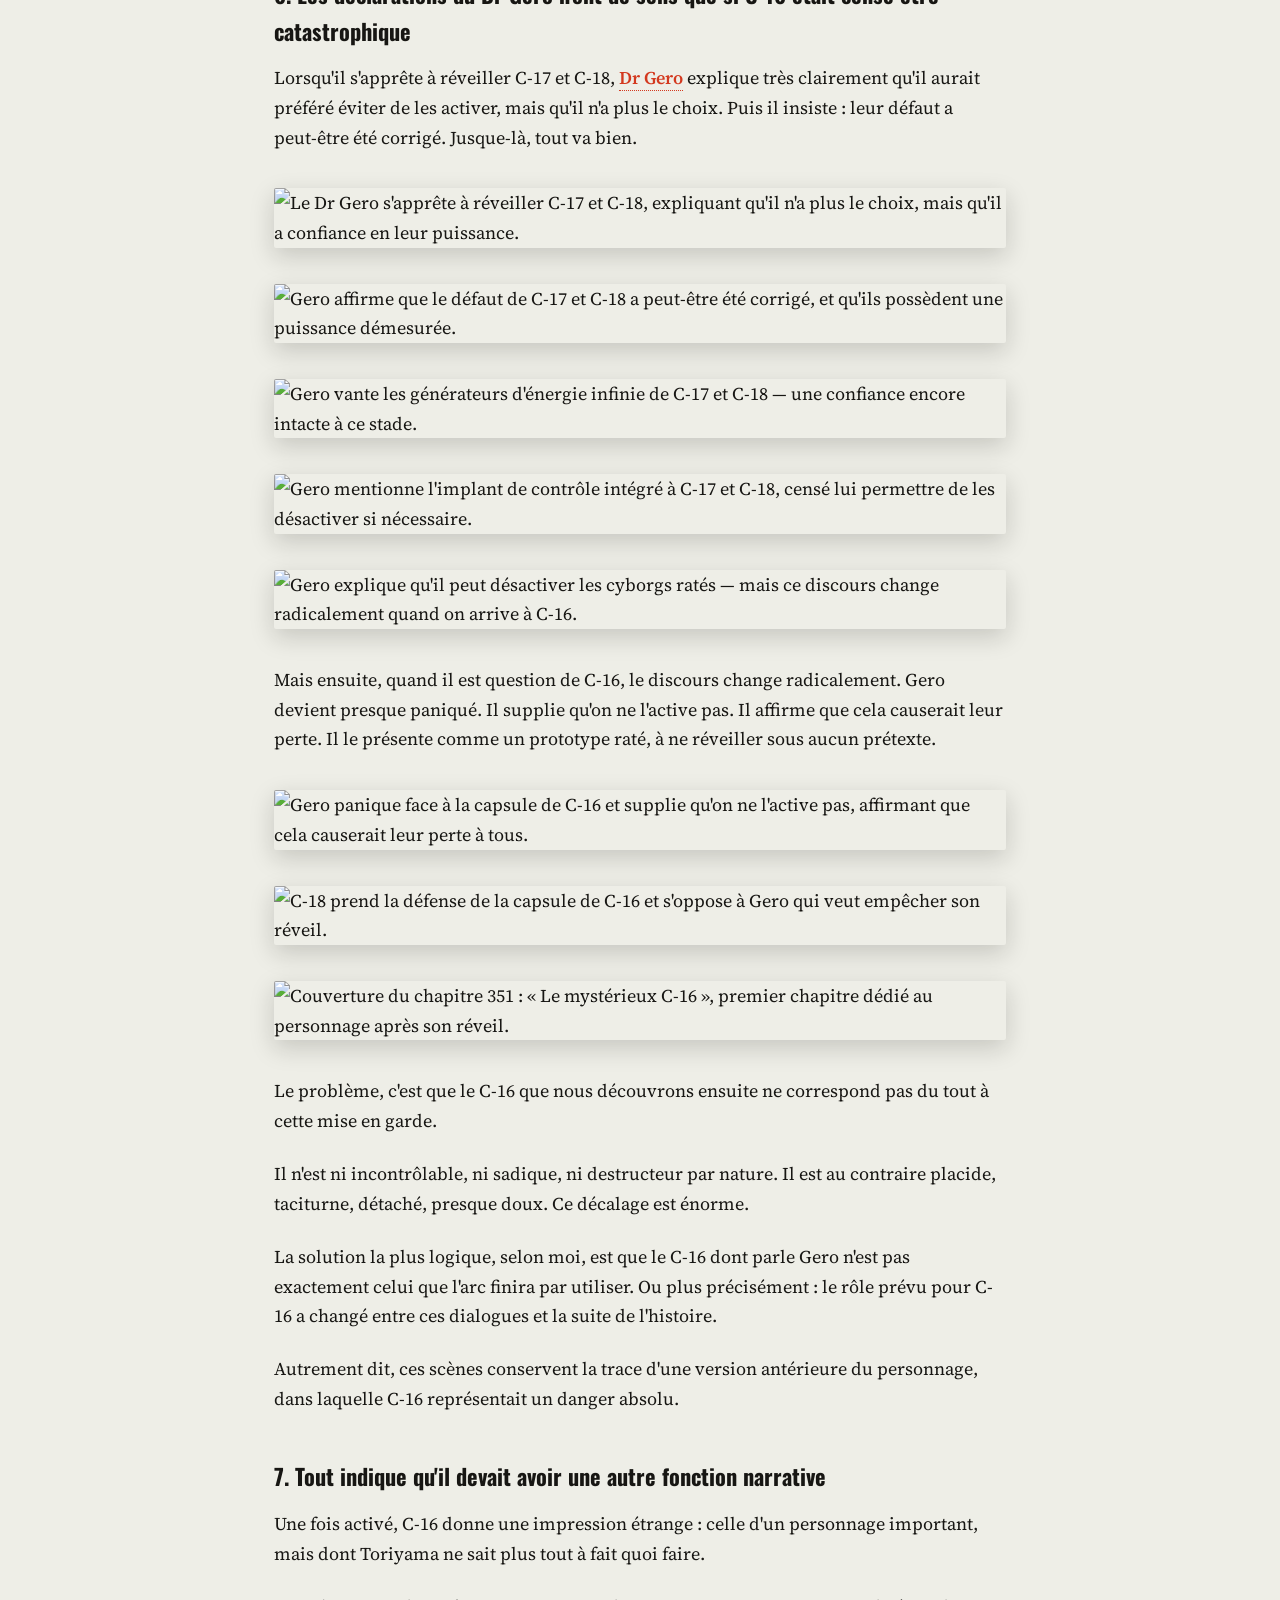
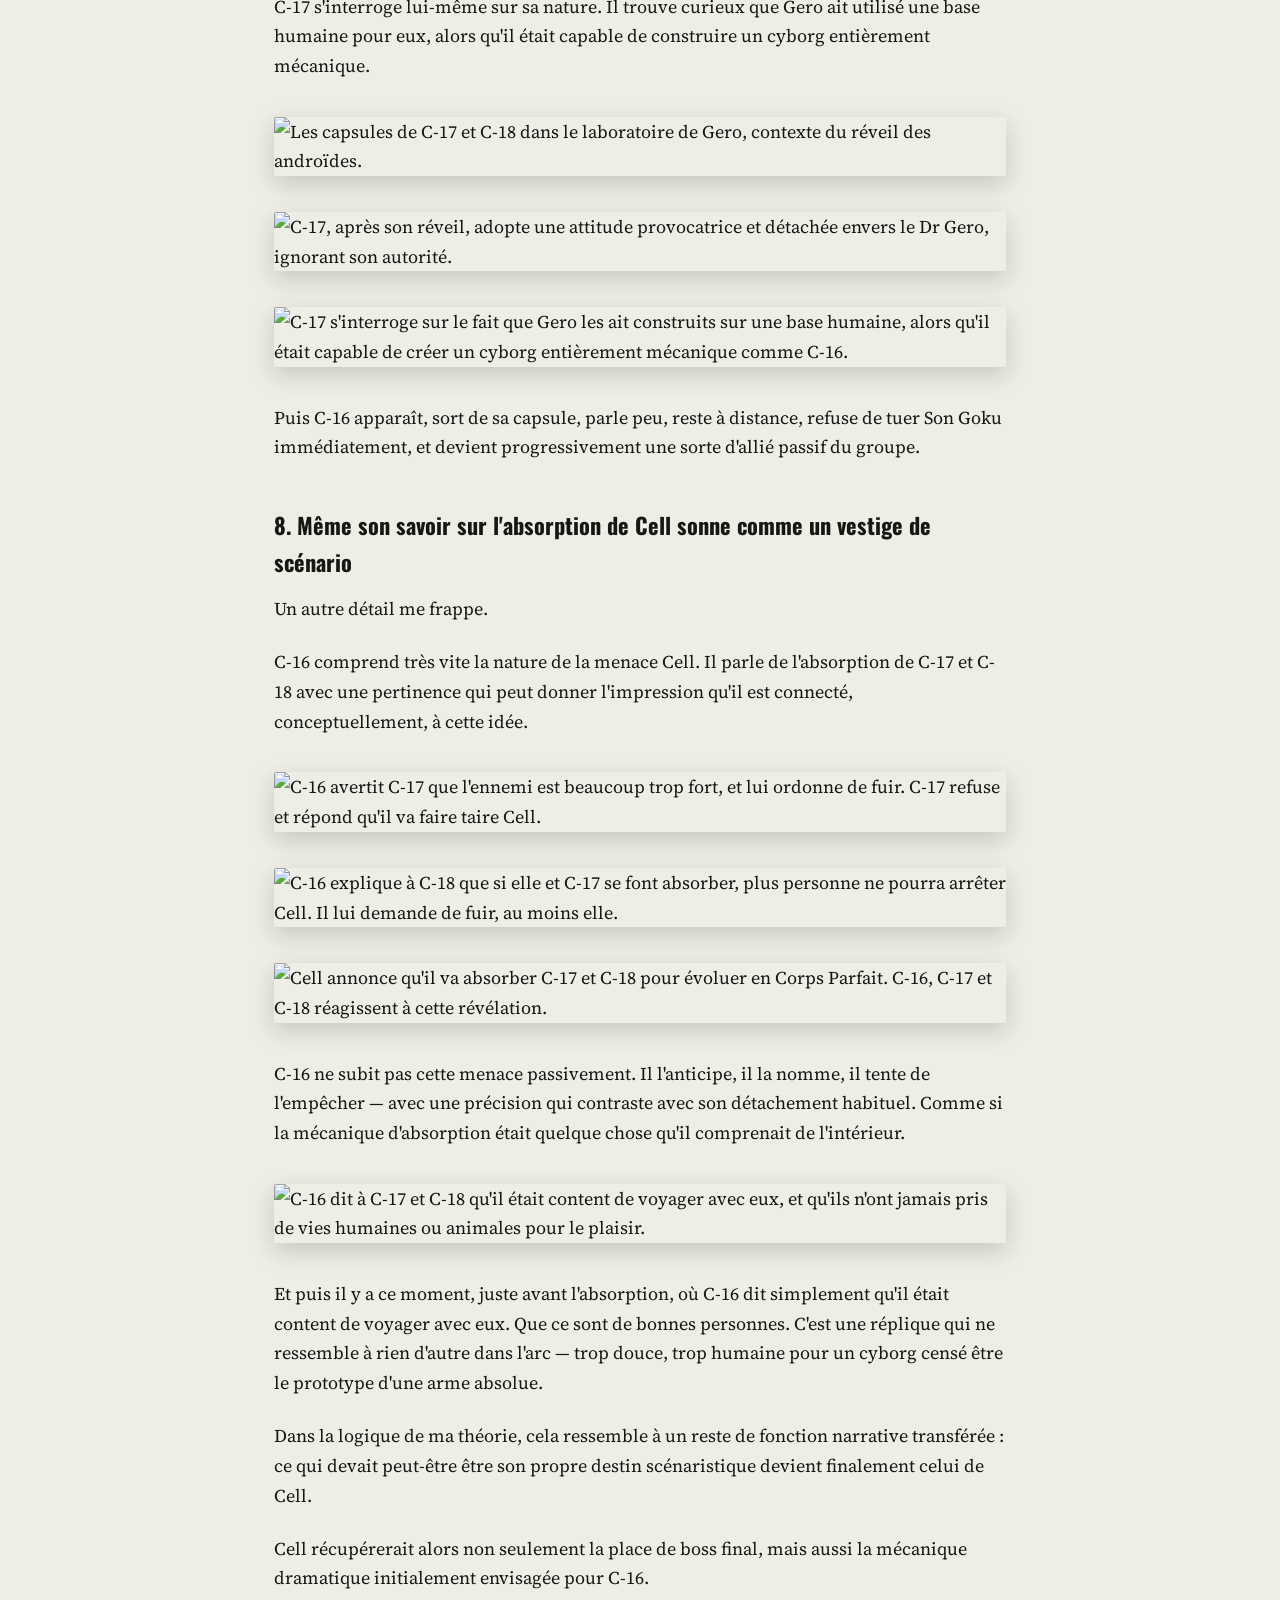
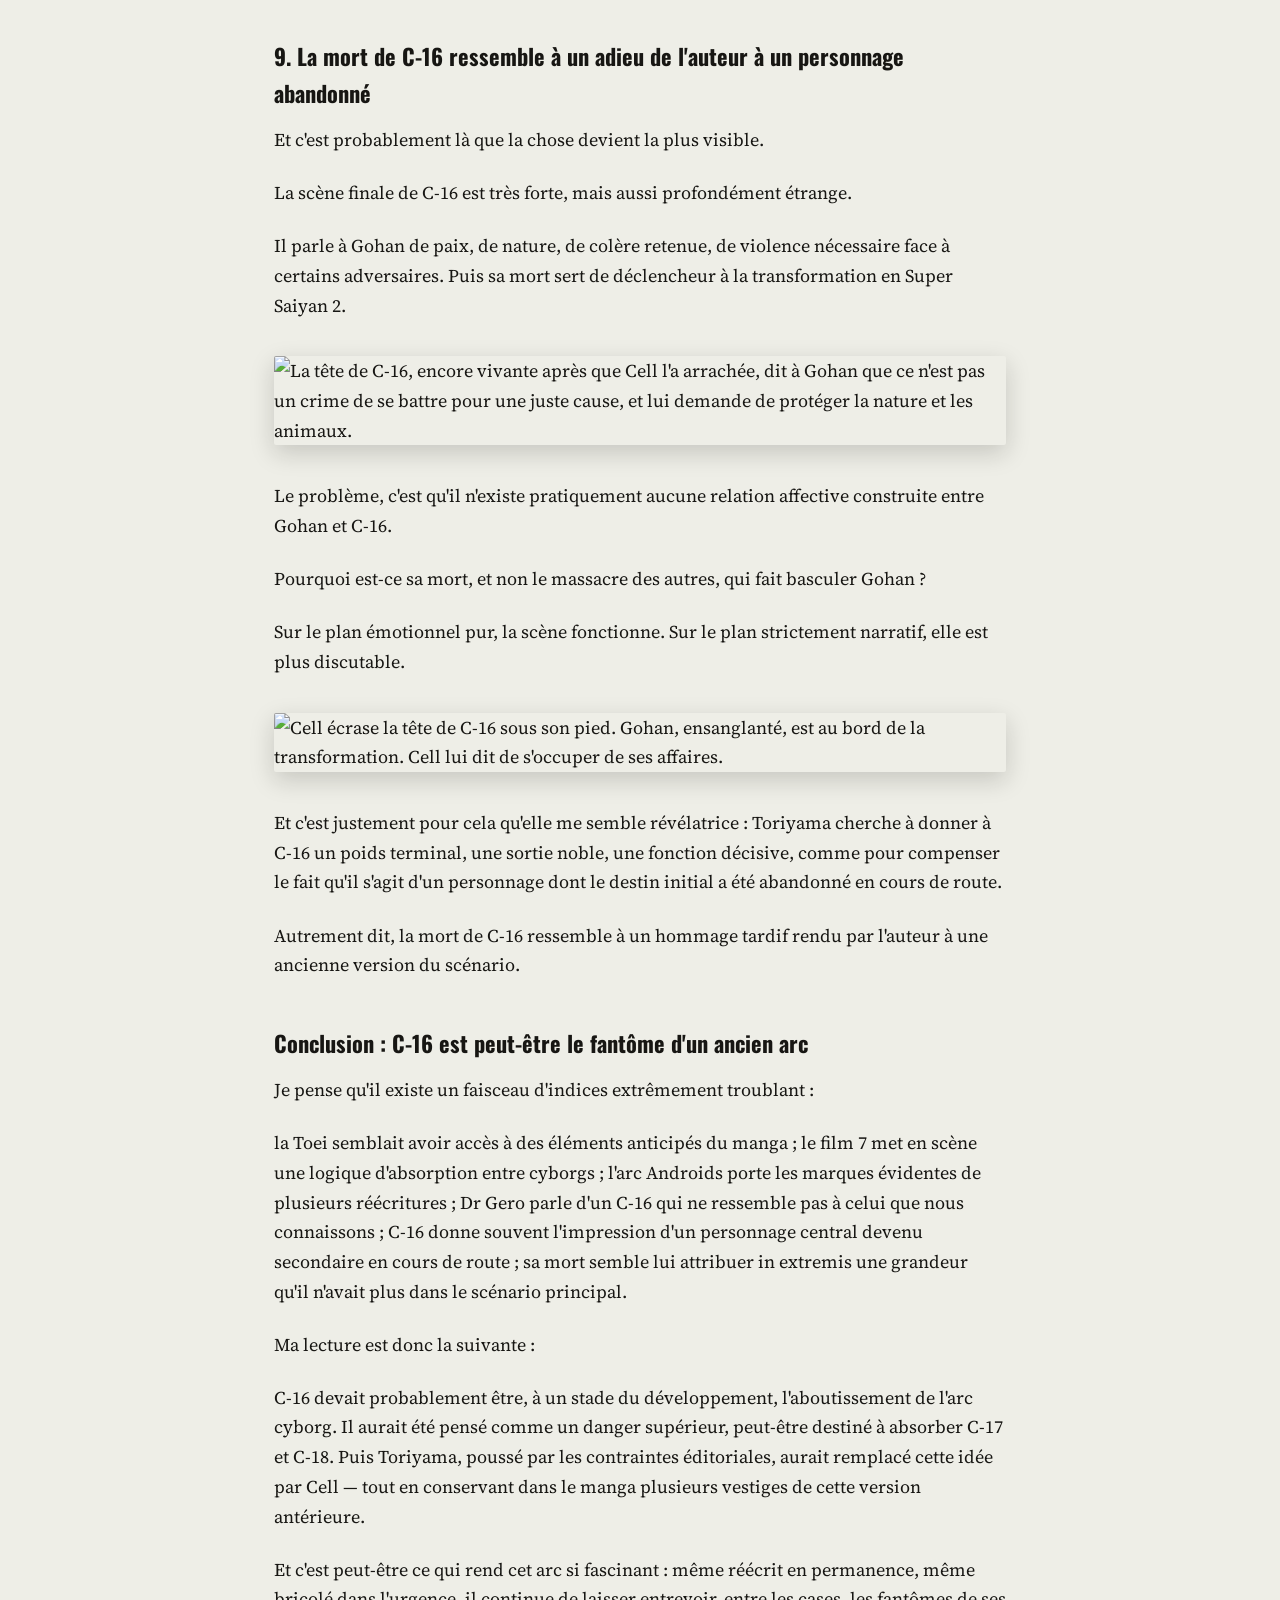
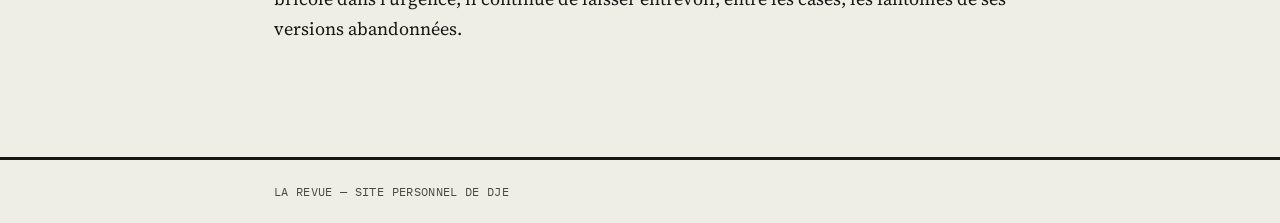
==== commit 66dfa6f2: "Update article-c16.html" ====
--- a/files/article-c16.html
+++ b/files/article-c16.html
@@ -61,7 +61,7 @@
     </p>
 
     <figure class="cover">
-      <img src="images/c16-hero.png" alt="Illustration de C-16 avec le titre : C-16 devait-il être le vrai boss de l'arc Androids ?">
+      <img src="fichiers/images/c16-hero.jpg" alt="Illustration de C-16 avec le titre : C-16 devait-il être le vrai boss de l'arc Androids ?">
     </figure>
 
     <h2>1. La Toei avait des spoilers du manga à venir</h2>
@@ -70,8 +70,17 @@
     » visible dans le film 4.</p>
 
     <figure>
-      <img src="images/c16-toei-spoilers.png" alt="Visuel résumant l'hypothèse : la Toei recevait des indications à l'avance sur le Super Saiyan.">
-    </figure>
+      <img src="fichiers/images/proto-ssj-film4.jpg" alt="Capture du film 4 montrant une version embryonnaire du Super Saiyan, avant son apparition officielle dans le manga.">
+    </figure>
+
+    <figure>
+      <img src="fichiers/images/fiche-film4.jpg" alt="Fiche du film 4 : date de sortie le 19 mars 1991, mise en regard avec les chapitres du manga contemporains.">
+    </figure>
+
+    <figure>
+      <img src="fichiers/images/c16-toei-spoilers.jpg" alt="Visuel résumant l'hypothèse : la Toei recevait des indications à l'avance sur le Super Saiyan.">
+    </figure>
+
     <p>
       Ce film sort le 19 mars 1991. Or, dans le manga, la toute première
       évocation explicite du Super Saiyan légendaire date de janvier 1991.
@@ -94,7 +103,11 @@
     <h2>2. Le film 7 pourrait conserver la trace d'un scénario abandonné</h2>
 
     <figure>
-      <img src="images/c16-film7.png" alt="Visuel présentant l'hypothèse du film 7 : Super C-13 absorbant les autres androïdes comme reflet d'un scénario abandonné.">
+      <img src="fichiers/images/c16-film7.jpg" alt="Visuel présentant l'hypothèse du film 7 : Super C-13 absorbant les autres androïdes comme reflet d'un scénario abandonné.">
+    </figure>
+
+    <figure>
+      <img src="fichiers/images/fiche-film7.jpg" alt="Fiche du film 7 : date de sortie le 11 juillet 1992, mise en regard avec les chapitres du manga contemporains.">
     </figure>
 
     <p>C'est ici que commence vraiment ma théorie.</p>
@@ -119,12 +132,22 @@
     <p>On sait que les antagonistes ont changé plusieurs fois, parce que les premiers choix de Toriyama ne satisfaisaient pas son entourage éditorial. L'arc avance donc par corrections successives, dans l'urgence.</p>
     <p>Toriyama recolle les morceaux à mesure qu'on lui demande de modifier ses plans, et il le fait avec un talent remarquable. Le résultat final est si fluide que beaucoup de lecteurs ne voient même pas les réécritures. Pourtant, certaines traces demeurent.</p>
     <p>L'une des plus connues est cette réplique de Trunks, qui parle de C-19 et C-20 comme des cyborgs meurtriers ayant assassiné leur créateur.</p>
+
+    <figure>
+      <img src="fichiers/images/trunks-c19-c20.jpg" alt="Trunks évoque C-19 et C-20 comme des cyborgs meurtriers qui ont tué leur créateur — une réplique qui contredit ce que l'arc montrera ensuite.">
+    </figure>
+
     <p>Cette réplique entre en contradiction avec ce que l'arc montrera ensuite. Elle trahit un état antérieur du scénario, où C-19 et C-20 occupaient initialement la place des ennemis principaux.</p>
     <p>Puis, ces deux-là sont écartés. Toriyama crée alors C-17 et C-18, qui constituent déjà une amélioration évidente. Mais selon moi, cela ne s'arrête pas là.</p>
 
     <h2>4. C-16 aurait été conçu comme le nouveau « vrai » danger</h2>
     <p>C'est ici que tout s'assemble.</p>
     <p>Après l'abandon de C-19 et C-20 comme antagonistes centraux, Toriyama aurait conçu un troisième cyborg, plus inquiétant, destiné à reprendre la place de boss final : C-16.</p>
+
+    <figure>
+      <img src="fichiers/images/chapitres-350-358.jpg" alt="Liste des chapitres 350 à 358, correspondant à l'introduction de C-16 et aux premières semaines de l'arc.">
+    </figure>
+
     <p>Et c'est probablement à ce moment-là qu'un embryon de scénario ou de design est envoyé à la Toei, qui le recycle à sa manière dans le film 7 sous la forme de Super C-13.</p>
     <p>Mais ensuite, nouveau problème : C-16 lui-même n'aurait pas satisfait pleinement les exigences éditoriales. Il aurait alors fallu aller encore plus loin et créer un véritable « monstre », plus immédiatement marquant, plus « à la Freezer » : Cell.</p>
     <p>Ce basculement semble s'être joué très vite, en l'espace de quelques semaines.</p>
@@ -135,11 +158,56 @@
     <p>Il a d'abord été pensé comme un remplaçant possible de C-17 et C-18, puis il a lui-même été remplacé par Cell.</p>
     <p>Même logique, selon moi, pour la différence de puissance entre les cyborgs du présent et ceux du futur : ce n'est pas forcément une histoire de timeline magique. C'est surtout le signe que Toriyama a réévalué la menace à la hausse, parce qu'avec trois Super Saiyans potentiels et Piccolo fusionné, les cyborgs « version initiale » n'auraient plus suffi.</p>
 
+    <figure>
+      <img src="fichiers/images/c16-question-goku.jpg" alt="C-16 indique que l'un des guerriers Z est à peu près au même niveau que C-17 et C-18, mais qu'il n'a pas d'information sur eux dans sa base de données.">
+    </figure>
+
+    <p>
+      Ce détail est révélateur : C-16 évalue les guerriers Z avec la précision
+      d'un système conçu pour les combattre — mais il avoue ne pas avoir de
+      données sur eux. Comme si ses paramètres avaient été définis avant que
+      l'arc ne soit entièrement stabilisé.
+    </p>
+
     <h2>6. Les déclarations du Dr Gero n'ont de sens que si C-16 était censé être catastrophique</h2>
     <p>Lorsqu'il s'apprête à réveiller C-17 et C-18,
     <span class="term" data-term-id="gero" data-def="Le Dr Gero (aussi appelé C-20) est le savant en chef de l'ex-armée du Ruban Rouge, créateur des androïdes C-17, C-18, C-19 et C-16, dans le but de se venger de Son Goku.">Dr Gero</span>
     explique très clairement qu'il aurait préféré éviter de les activer, mais qu'il n'a plus le choix. Puis il insiste : leur défaut a peut-être été corrigé. Jusque-là, tout va bien.</p>
+
+    <figure>
+      <img src="fichiers/images/gero-reveil-c17-c18.jpg" alt="Le Dr Gero s'apprête à réveiller C-17 et C-18, expliquant qu'il n'a plus le choix, mais qu'il a confiance en leur puissance.">
+    </figure>
+
+    <figure>
+      <img src="fichiers/images/gero-defaut-corrige.jpg" alt="Gero affirme que le défaut de C-17 et C-18 a peut-être été corrigé, et qu'ils possèdent une puissance démesurée.">
+    </figure>
+
+    <figure>
+      <img src="fichiers/images/gero-generateurs-infinis.jpg" alt="Gero vante les générateurs d'énergie infinie de C-17 et C-18 — une confiance encore intacte à ce stade.">
+    </figure>
+
+    <figure>
+      <img src="fichiers/images/gero-implant-controle.jpg" alt="Gero mentionne l'implant de contrôle intégré à C-17 et C-18, censé lui permettre de les désactiver si nécessaire.">
+    </figure>
+
+    <figure>
+      <img src="fichiers/images/gero-desactiver-rates.jpg" alt="Gero explique qu'il peut désactiver les cyborgs ratés — mais ce discours change radicalement quand on arrive à C-16.">
+    </figure>
+
     <p>Mais ensuite, quand il est question de C-16, le discours change radicalement. Gero devient presque paniqué. Il supplie qu'on ne l'active pas. Il affirme que cela causerait leur perte. Il le présente comme un prototype raté, à ne réveiller sous aucun prétexte.</p>
+
+    <figure>
+      <img src="fichiers/images/gero-bouton-panique.jpg" alt="Gero panique face à la capsule de C-16 et supplie qu'on ne l'active pas, affirmant que cela causerait leur perte à tous.">
+    </figure>
+
+    <figure>
+      <img src="fichiers/images/c18-defend-c16.jpg" alt="C-18 prend la défense de la capsule de C-16 et s'oppose à Gero qui veut empêcher son réveil.">
+    </figure>
+
+    <figure>
+      <img src="fichiers/images/chapitre351-cover.jpg" alt="Couverture du chapitre 351 : « Le mystérieux C-16 », premier chapitre dédié au personnage après son réveil.">
+    </figure>
+
     <p>Le problème, c'est que le C-16 que nous découvrons ensuite ne correspond pas du tout à cette mise en garde.</p>
     <p>Il n'est ni incontrôlable, ni sadique, ni destructeur par nature. Il est au contraire placide, taciturne, détaché, presque doux. Ce décalage est énorme.</p>
     <p>La solution la plus logique, selon moi, est que le C-16 dont parle Gero n'est pas exactement celui que l'arc finira par utiliser. Ou plus précisément : le rôle prévu pour C-16 a changé entre ces dialogues et la suite de l'histoire.</p>
@@ -148,11 +216,55 @@
     <h2>7. Tout indique qu'il devait avoir une autre fonction narrative</h2>
     <p>Une fois activé, C-16 donne une impression étrange : celle d'un personnage important, mais dont Toriyama ne sait plus tout à fait quoi faire.</p>
     <p>C-17 s'interroge lui-même sur sa nature. Il trouve curieux que Gero ait utilisé une base humaine pour eux, alors qu'il était capable de construire un cyborg entièrement mécanique.</p>
+
+    <figure>
+      <img src="fichiers/images/capsules-c17-c18.jpg" alt="Les capsules de C-17 et C-18 dans le laboratoire de Gero, contexte du réveil des androïdes.">
+    </figure>
+
+    <figure>
+      <img src="fichiers/images/c17-salue-gero.jpg" alt="C-17, après son réveil, adopte une attitude provocatrice et détachée envers le Dr Gero, ignorant son autorité.">
+    </figure>
+
+    <figure>
+      <img src="fichiers/images/c17-doute-base-humaine.jpg" alt="C-17 s'interroge sur le fait que Gero les ait construits sur une base humaine, alors qu'il était capable de créer un cyborg entièrement mécanique comme C-16.">
+    </figure>
+
     <p>Puis C-16 apparaît, sort de sa capsule, parle peu, reste à distance, refuse de tuer Son Goku immédiatement, et devient progressivement une sorte d'allié passif du groupe.</p>
 
     <h2>8. Même son savoir sur l'absorption de Cell sonne comme un vestige de scénario</h2>
     <p>Un autre détail me frappe.</p>
     <p>C-16 comprend très vite la nature de la menace Cell. Il parle de l'absorption de C-17 et C-18 avec une pertinence qui peut donner l'impression qu'il est connecté, conceptuellement, à cette idée.</p>
+
+    <figure>
+      <img src="fichiers/images/c16-protege-c17.jpg" alt="C-16 avertit C-17 que l'ennemi est beaucoup trop fort, et lui ordonne de fuir. C-17 refuse et répond qu'il va faire taire Cell.">
+    </figure>
+
+    <figure>
+      <img src="fichiers/images/c16-enfuis-toi-c18.jpg" alt="C-16 explique à C-18 que si elle et C-17 se font absorber, plus personne ne pourra arrêter Cell. Il lui demande de fuir, au moins elle.">
+    </figure>
+
+    <figure>
+      <img src="fichiers/images/cell-absorbera-c17-c18.jpg" alt="Cell annonce qu'il va absorber C-17 et C-18 pour évoluer en Corps Parfait. C-16, C-17 et C-18 réagissent à cette révélation.">
+    </figure>
+
+    <p>
+      C-16 ne subit pas cette menace passivement. Il l'anticipe, il la nomme,
+      il tente de l'empêcher — avec une précision qui contraste avec son
+      détachement habituel. Comme si la mécanique d'absorption était quelque
+      chose qu'il comprenait de l'intérieur.
+    </p>
+
+    <figure>
+      <img src="fichiers/images/c16-content-de-voyager.jpg" alt="C-16 dit à C-17 et C-18 qu'il était content de voyager avec eux, et qu'ils n'ont jamais pris de vies humaines ou animales pour le plaisir.">
+    </figure>
+
+    <p>
+      Et puis il y a ce moment, juste avant l'absorption, où C-16 dit
+      simplement qu'il était content de voyager avec eux. Que ce sont de
+      bonnes personnes. C'est une réplique qui ne ressemble à rien d'autre
+      dans l'arc — trop douce, trop humaine pour un cyborg censé être le
+      prototype d'une arme absolue.
+    </p>
     <p>Dans la logique de ma théorie, cela ressemble à un reste de fonction narrative transférée : ce qui devait peut-être être son propre destin scénaristique devient finalement celui de Cell.</p>
     <p>Cell récupérerait alors non seulement la place de boss final, mais aussi la mécanique dramatique initialement envisagée pour C-16.</p>
 
@@ -160,9 +272,19 @@
     <p>Et c'est probablement là que la chose devient la plus visible.</p>
     <p>La scène finale de C-16 est très forte, mais aussi profondément étrange.</p>
     <p>Il parle à Gohan de paix, de nature, de colère retenue, de violence nécessaire face à certains adversaires. Puis sa mort sert de déclencheur à la transformation en Super Saiyan 2.</p>
+
+    <figure>
+      <img src="fichiers/images/c16-portrait-capsule.jpg" alt="La tête de C-16, encore vivante après que Cell l'a arrachée, dit à Gohan que ce n'est pas un crime de se battre pour une juste cause, et lui demande de protéger la nature et les animaux.">
+    </figure>
+
     <p>Le problème, c'est qu'il n'existe pratiquement aucune relation affective construite entre Gohan et C-16.</p>
     <p>Pourquoi est-ce sa mort, et non le massacre des autres, qui fait basculer Gohan ?</p>
     <p>Sur le plan émotionnel pur, la scène fonctionne. Sur le plan strictement narratif, elle est plus discutable.</p>
+
+    <figure>
+      <img src="fichiers/images/c16-ce-sera-sans-moi.jpg" alt="Cell écrase la tête de C-16 sous son pied. Gohan, ensanglanté, est au bord de la transformation. Cell lui dit de s'occuper de ses affaires.">
+    </figure>
+
     <p>Et c'est justement pour cela qu'elle me semble révélatrice : Toriyama cherche à donner à C-16 un poids terminal, une sortie noble, une fonction décisive, comme pour compenser le fait qu'il s'agit d'un personnage dont le destin initial a été abandonné en cours de route.</p>
     <p>Autrement dit, la mort de C-16 ressemble à un hommage tardif rendu par l'auteur à une ancienne version du scénario.</p>
 
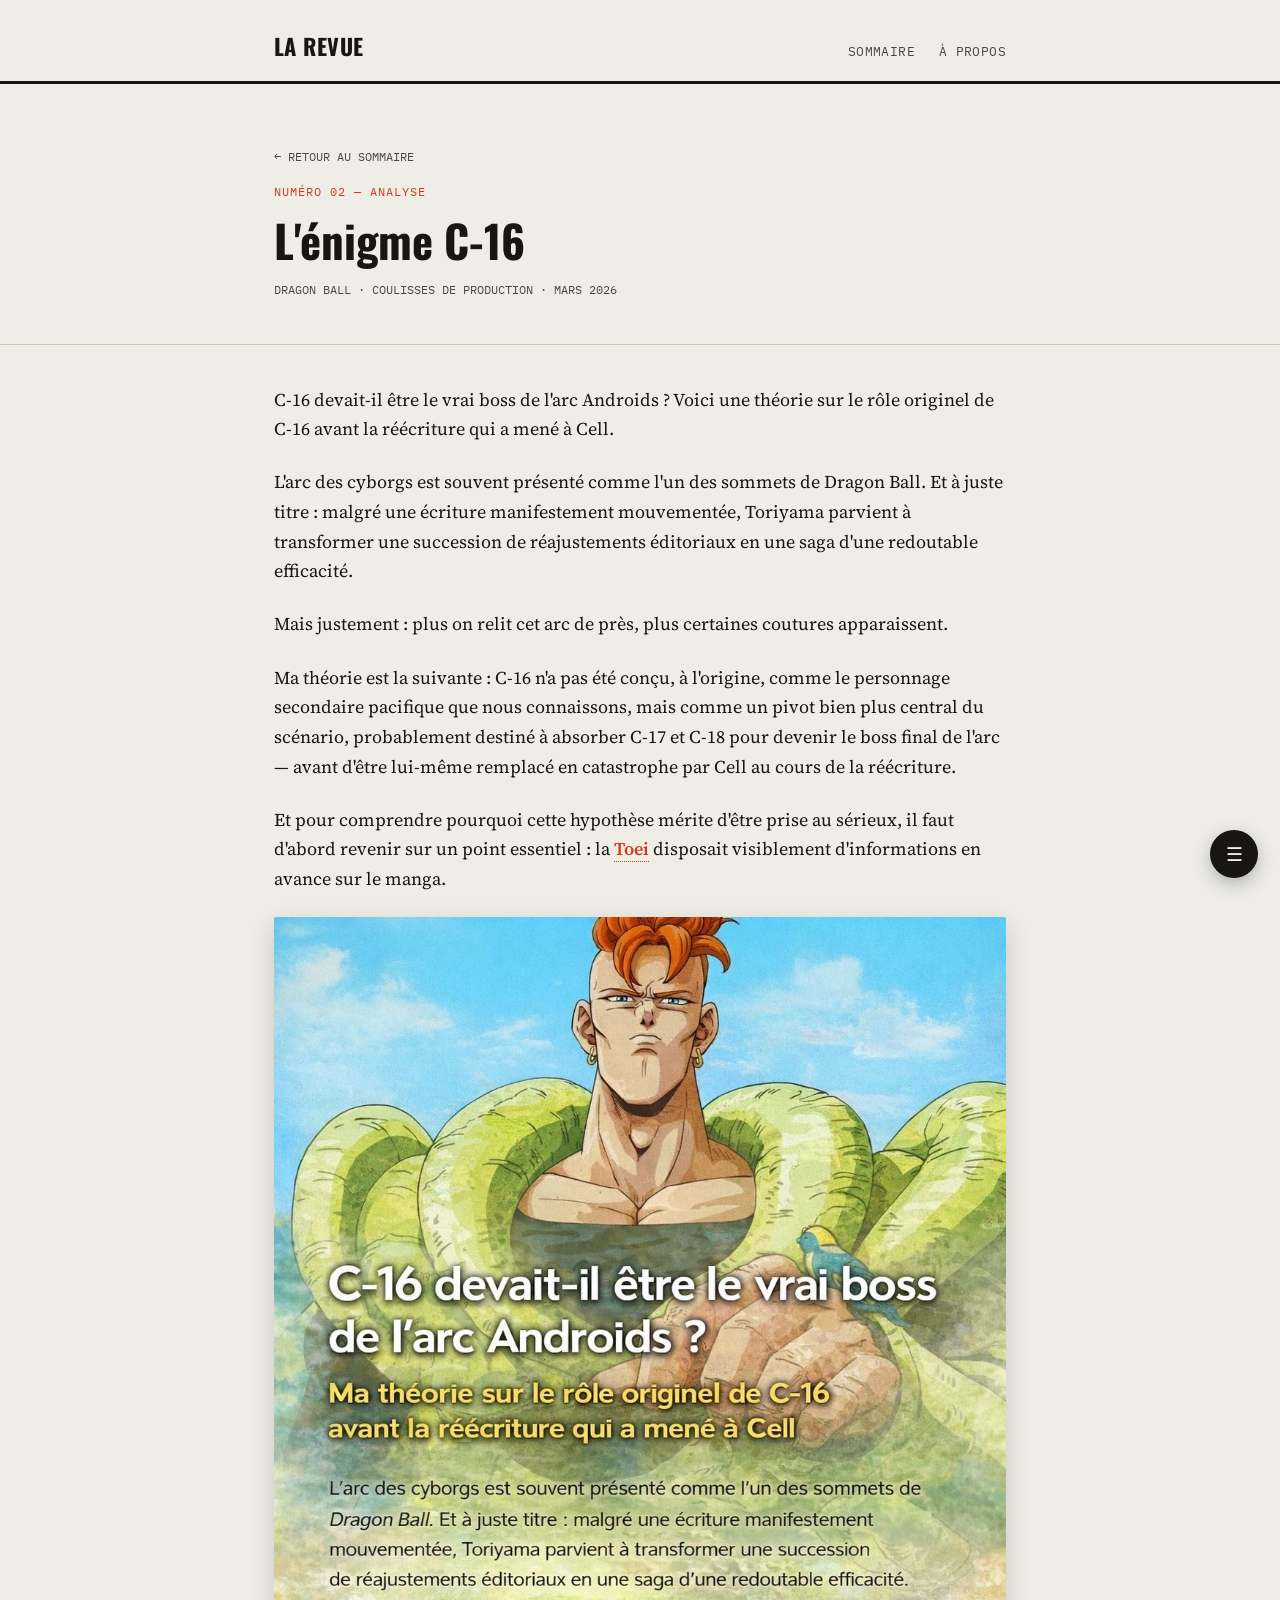
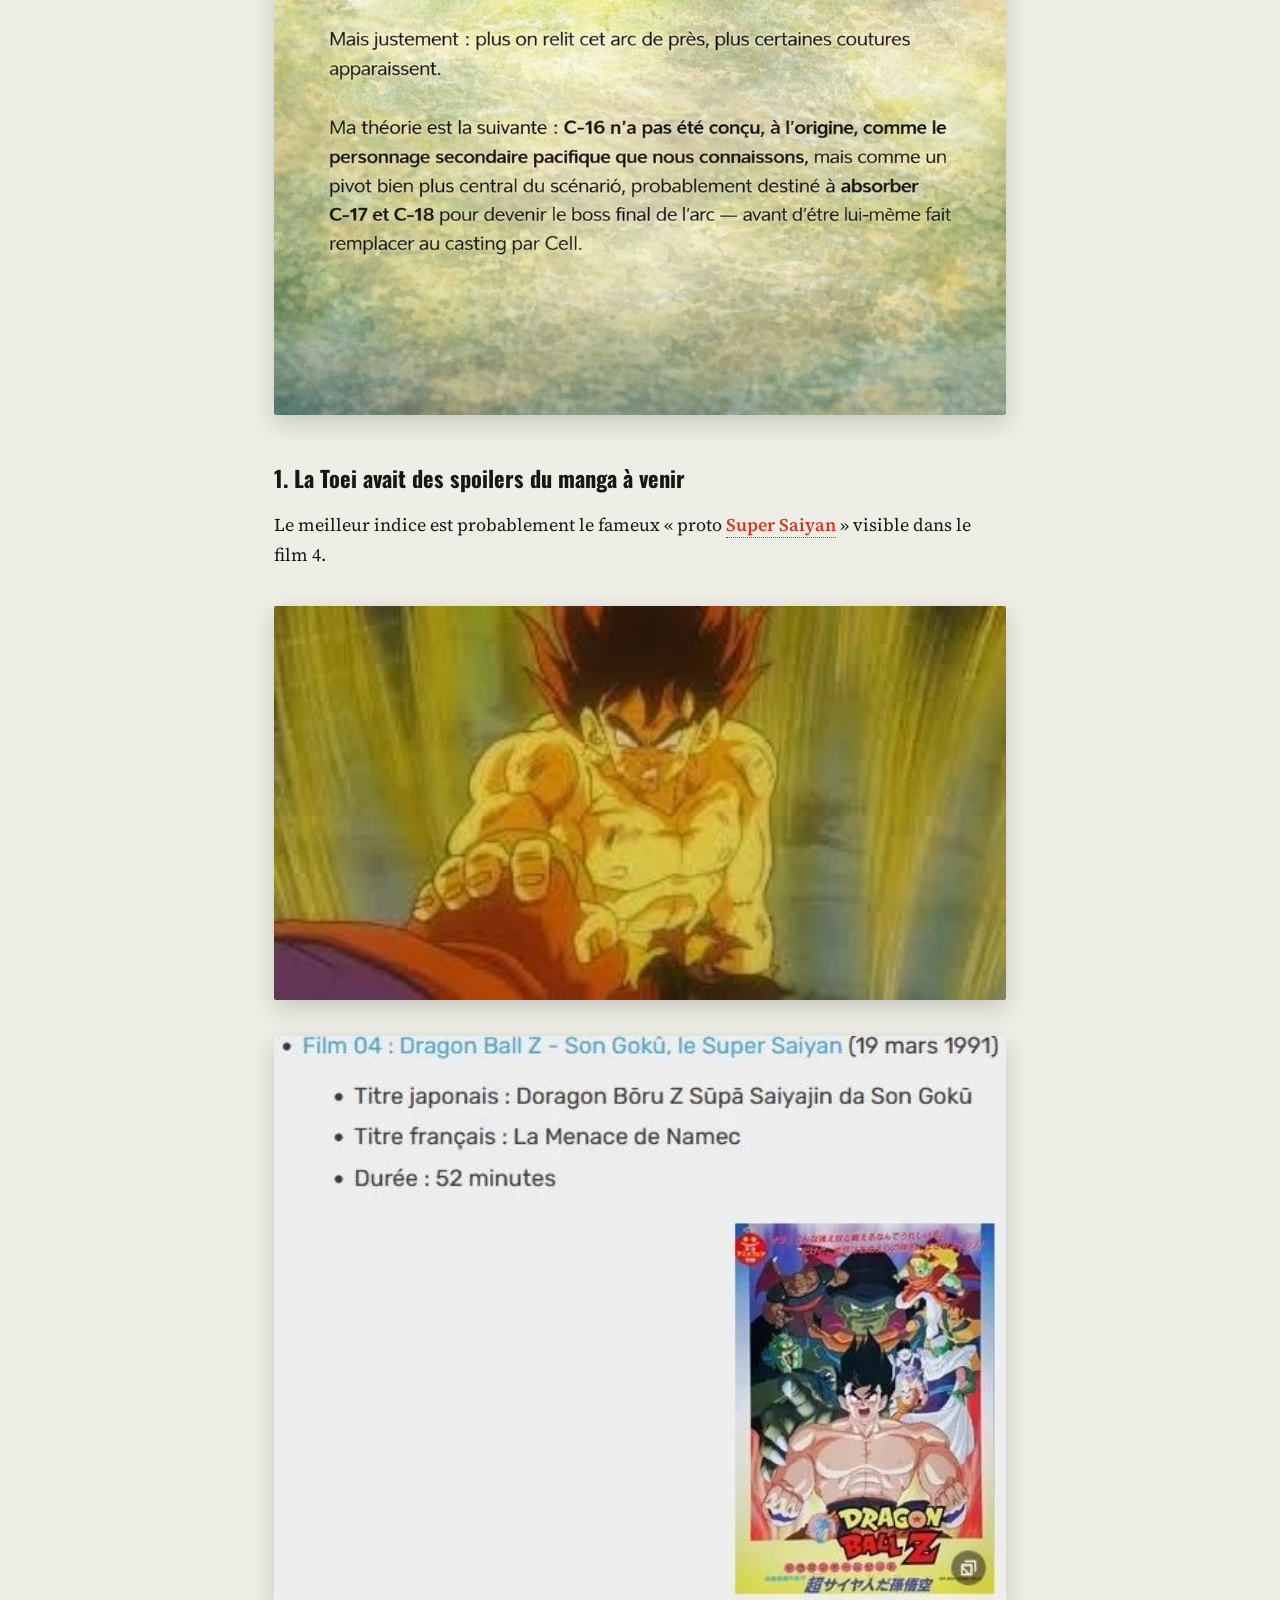
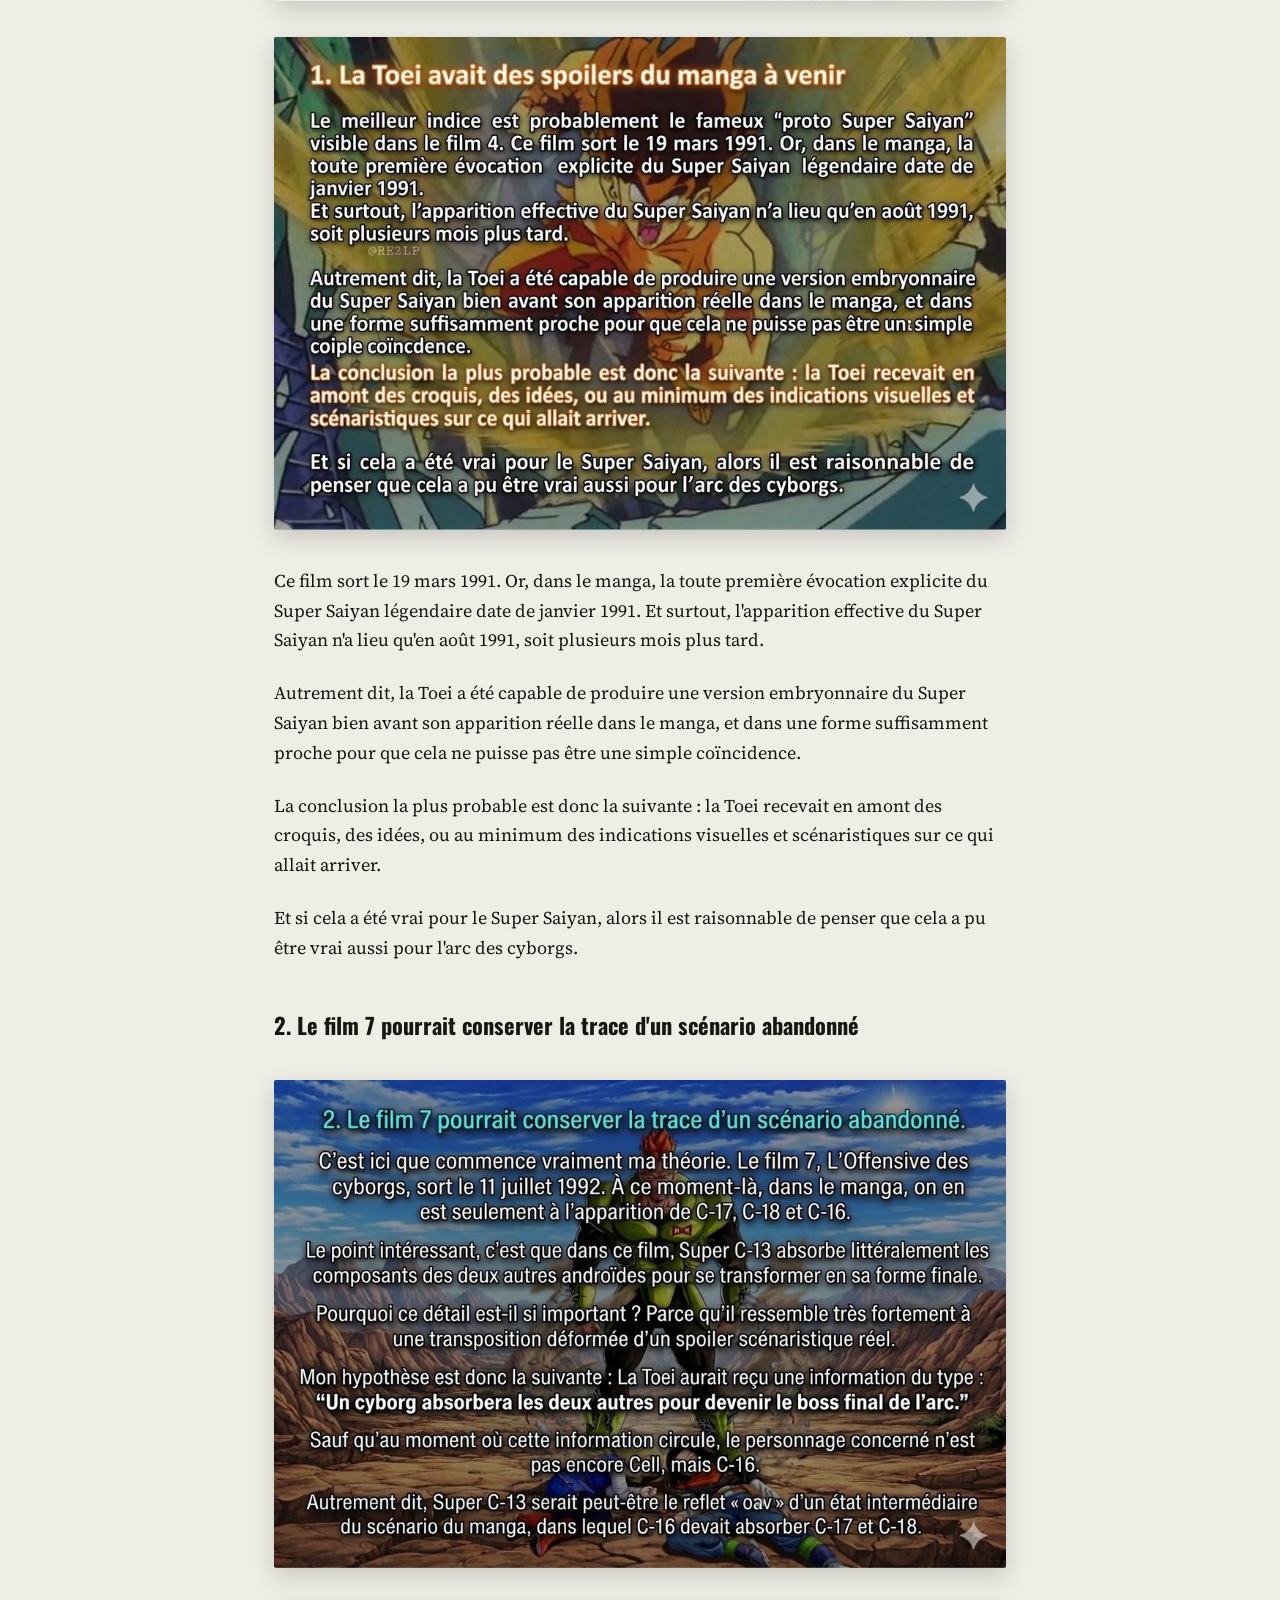
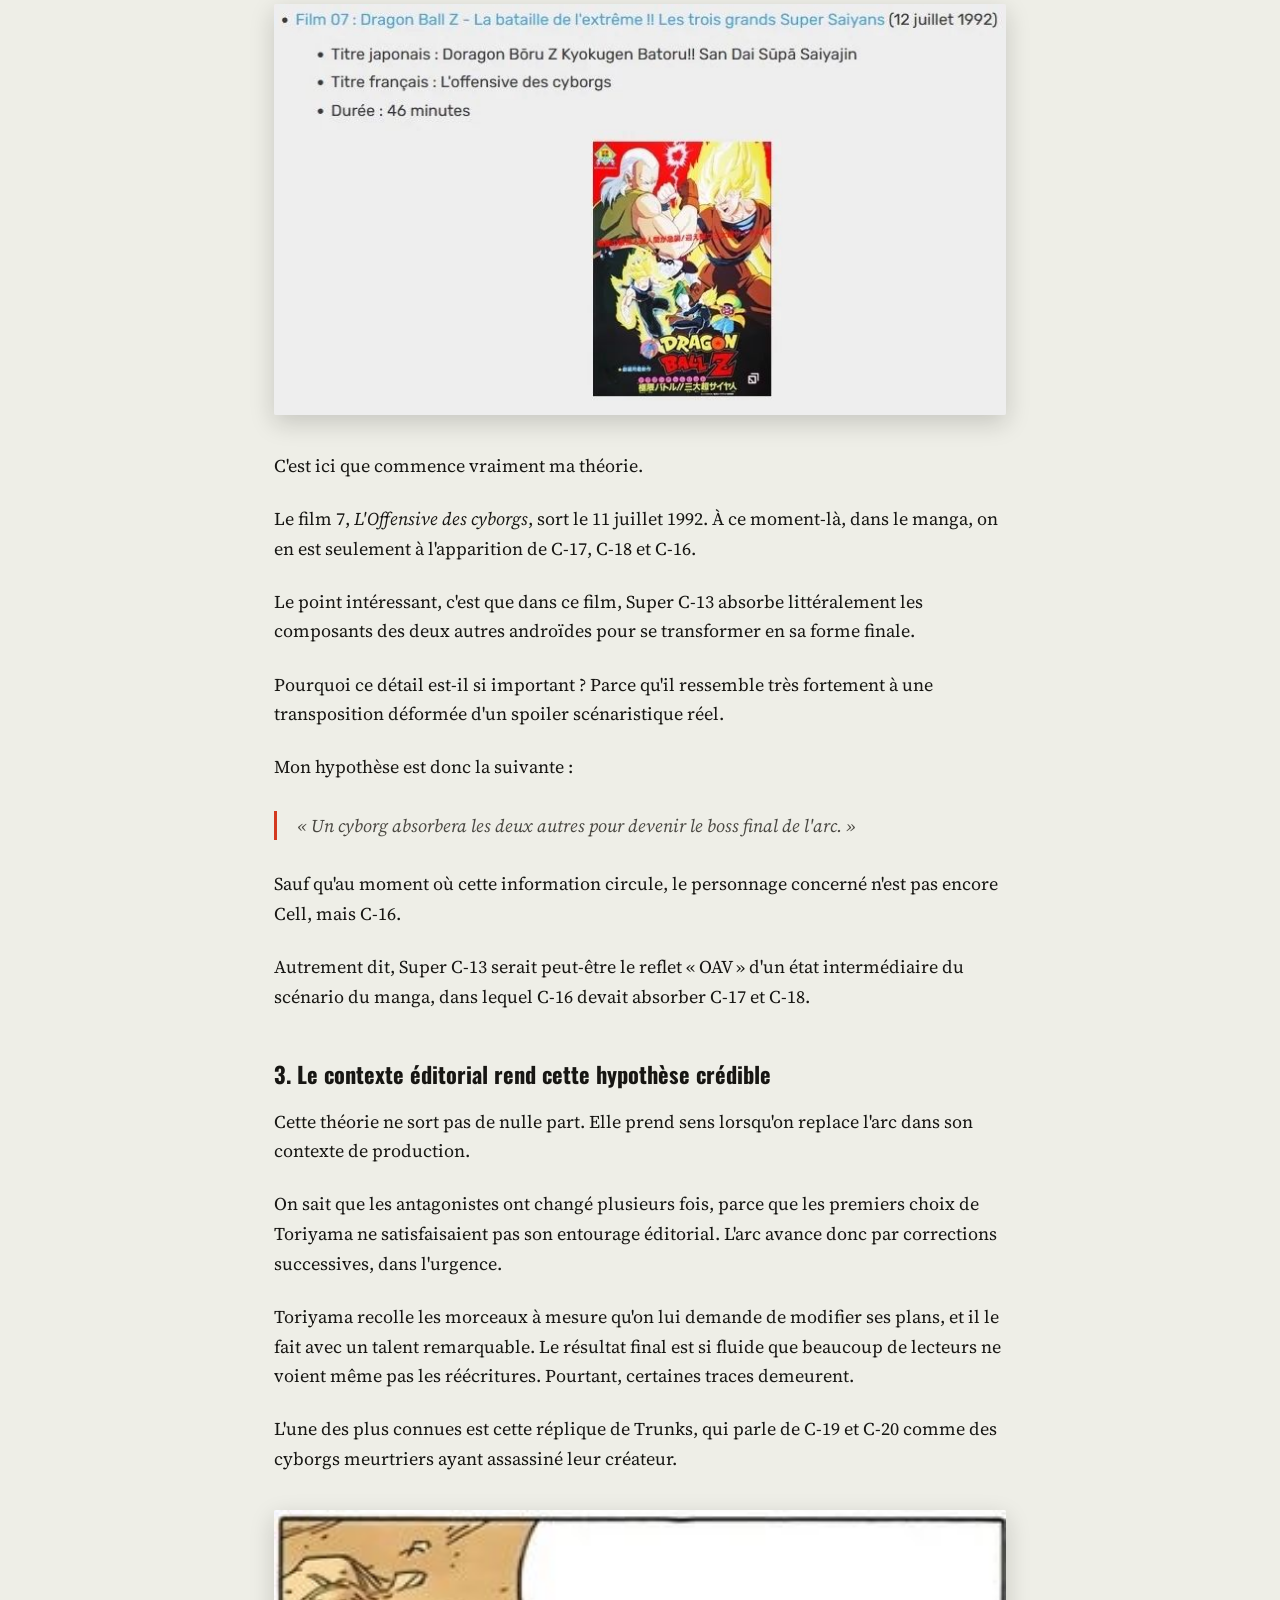
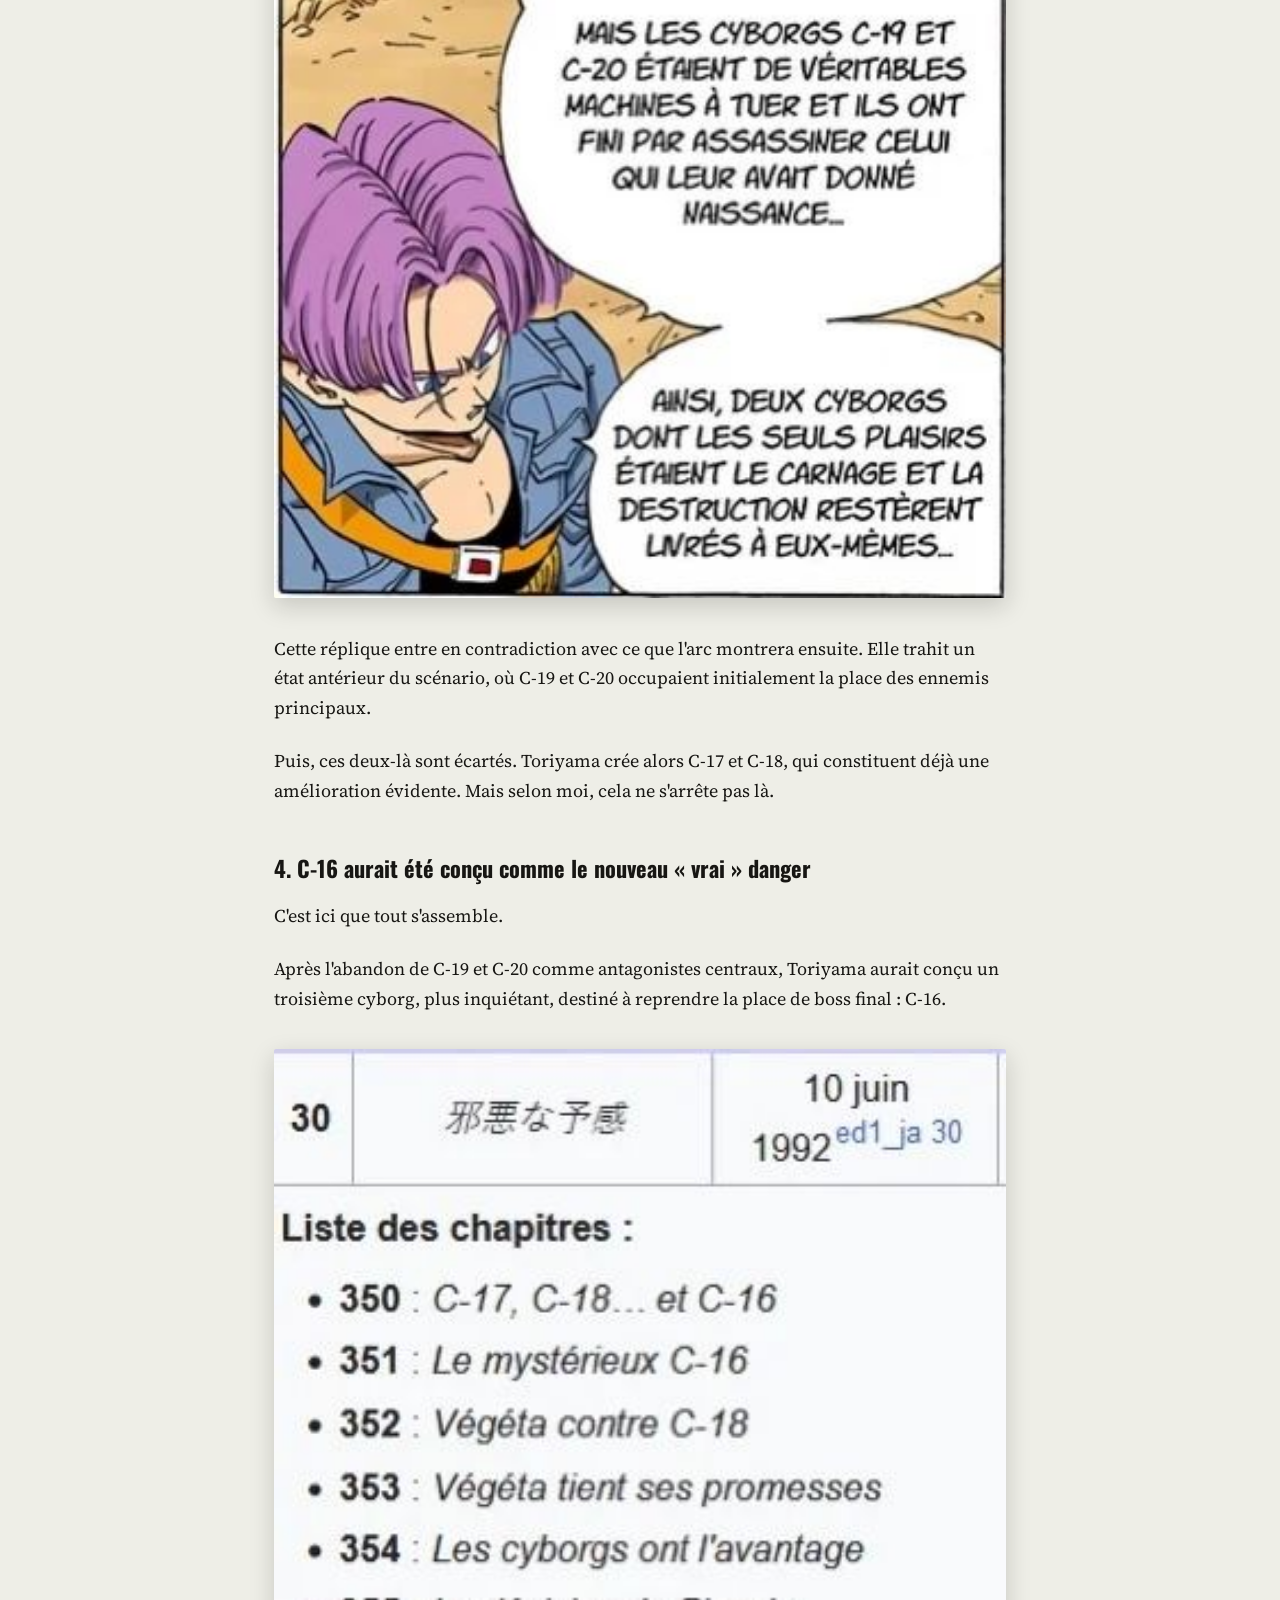
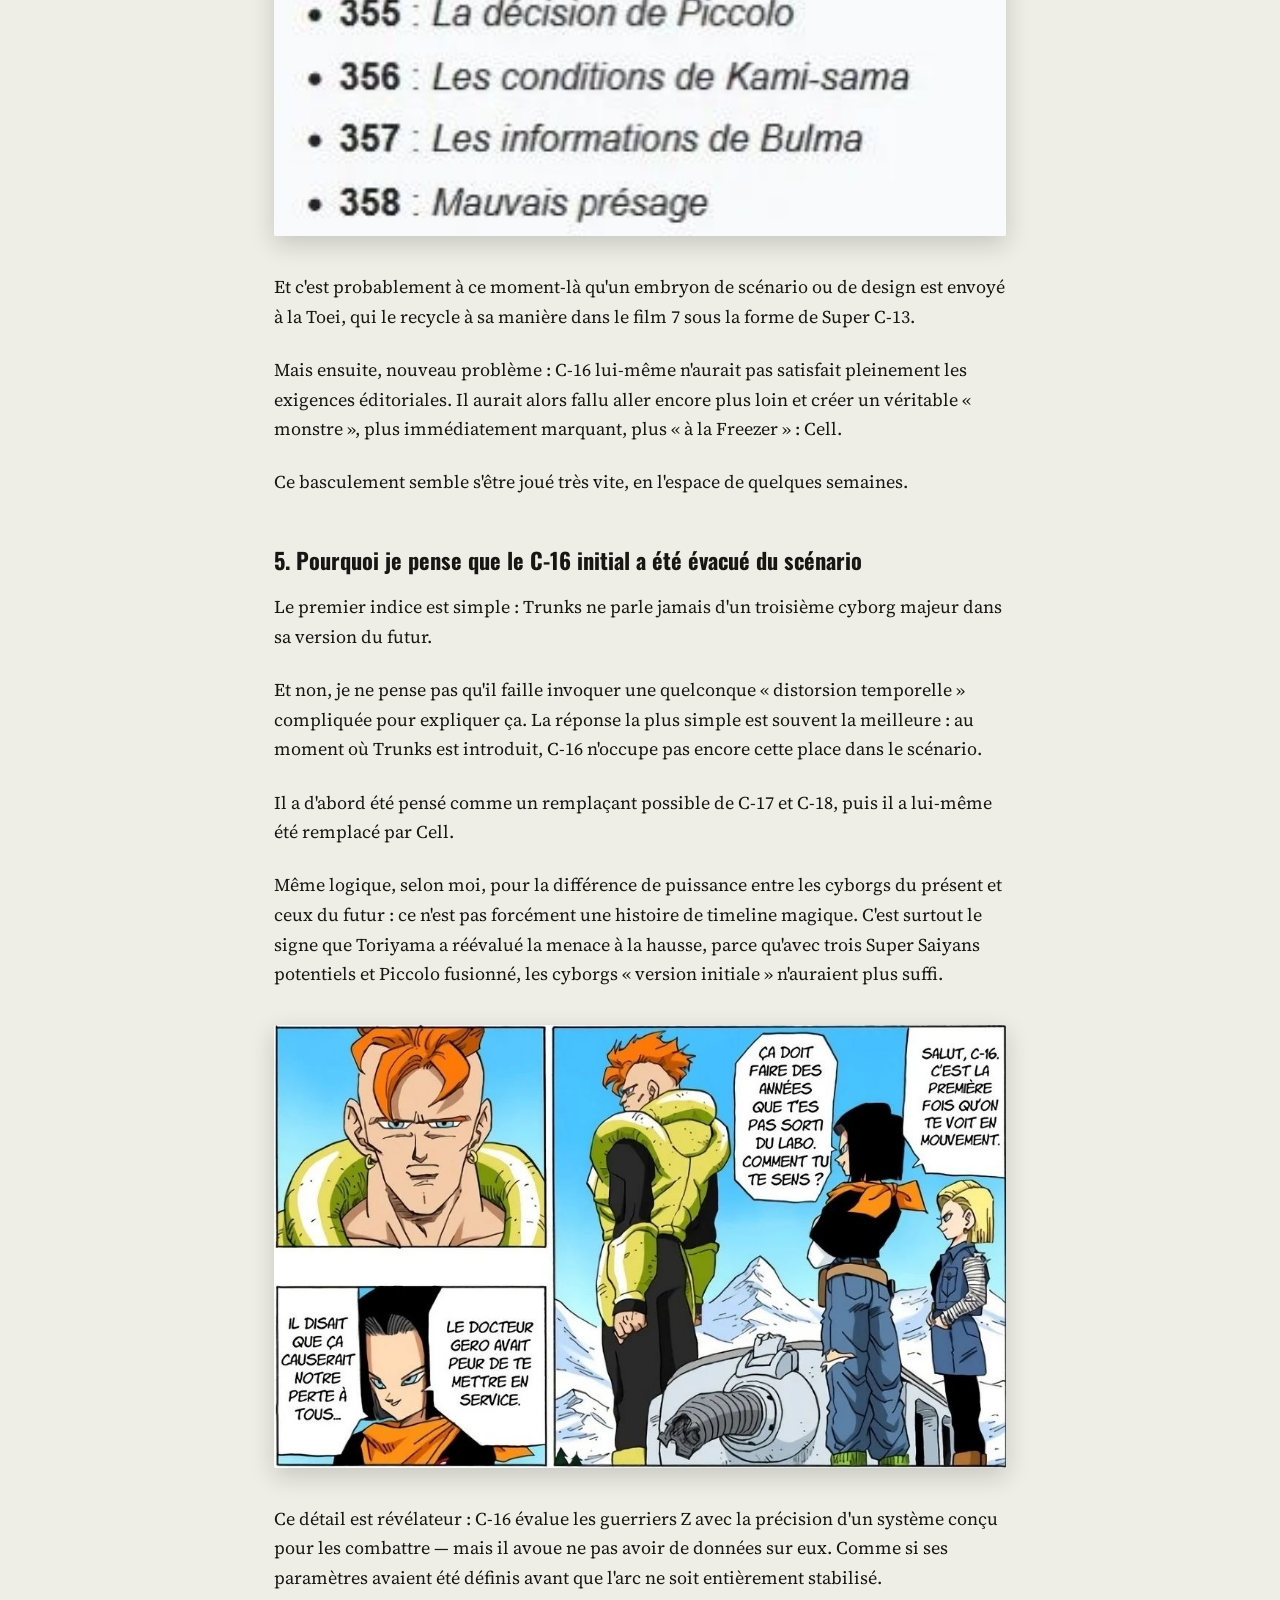
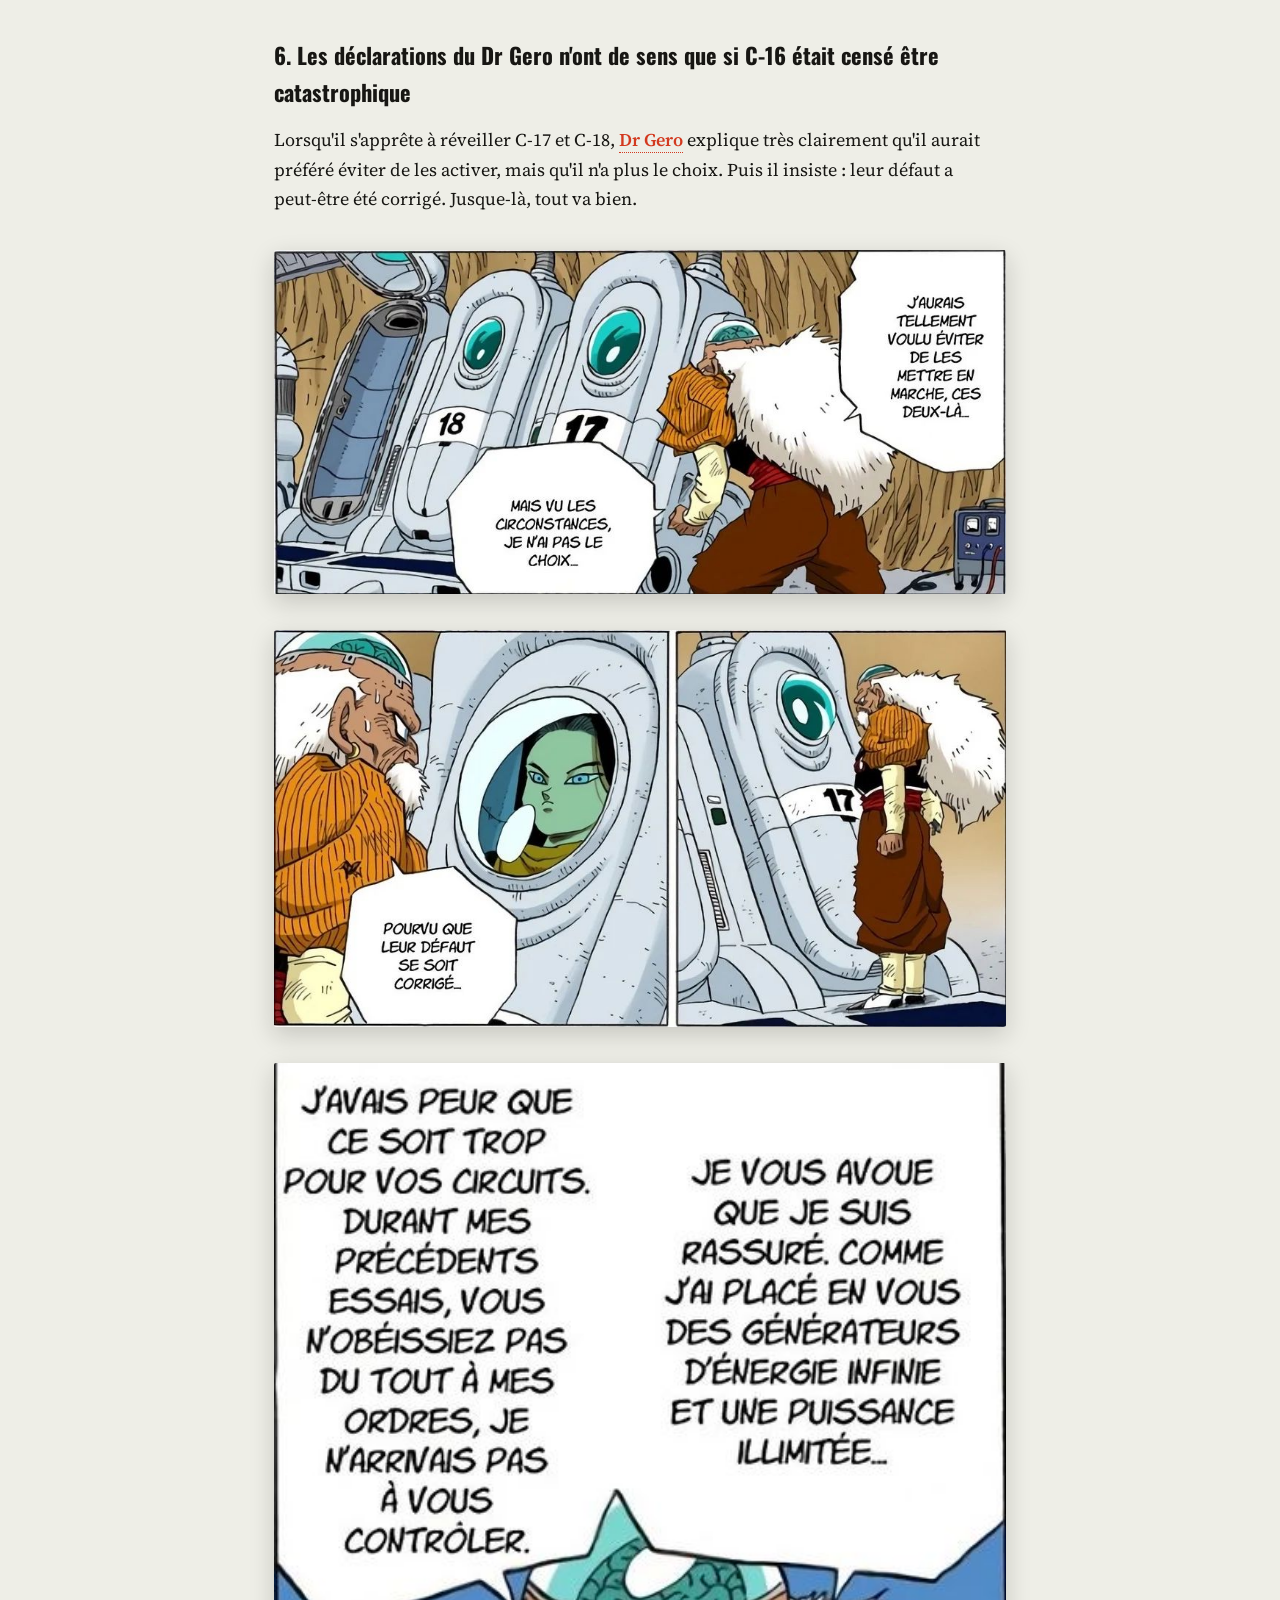
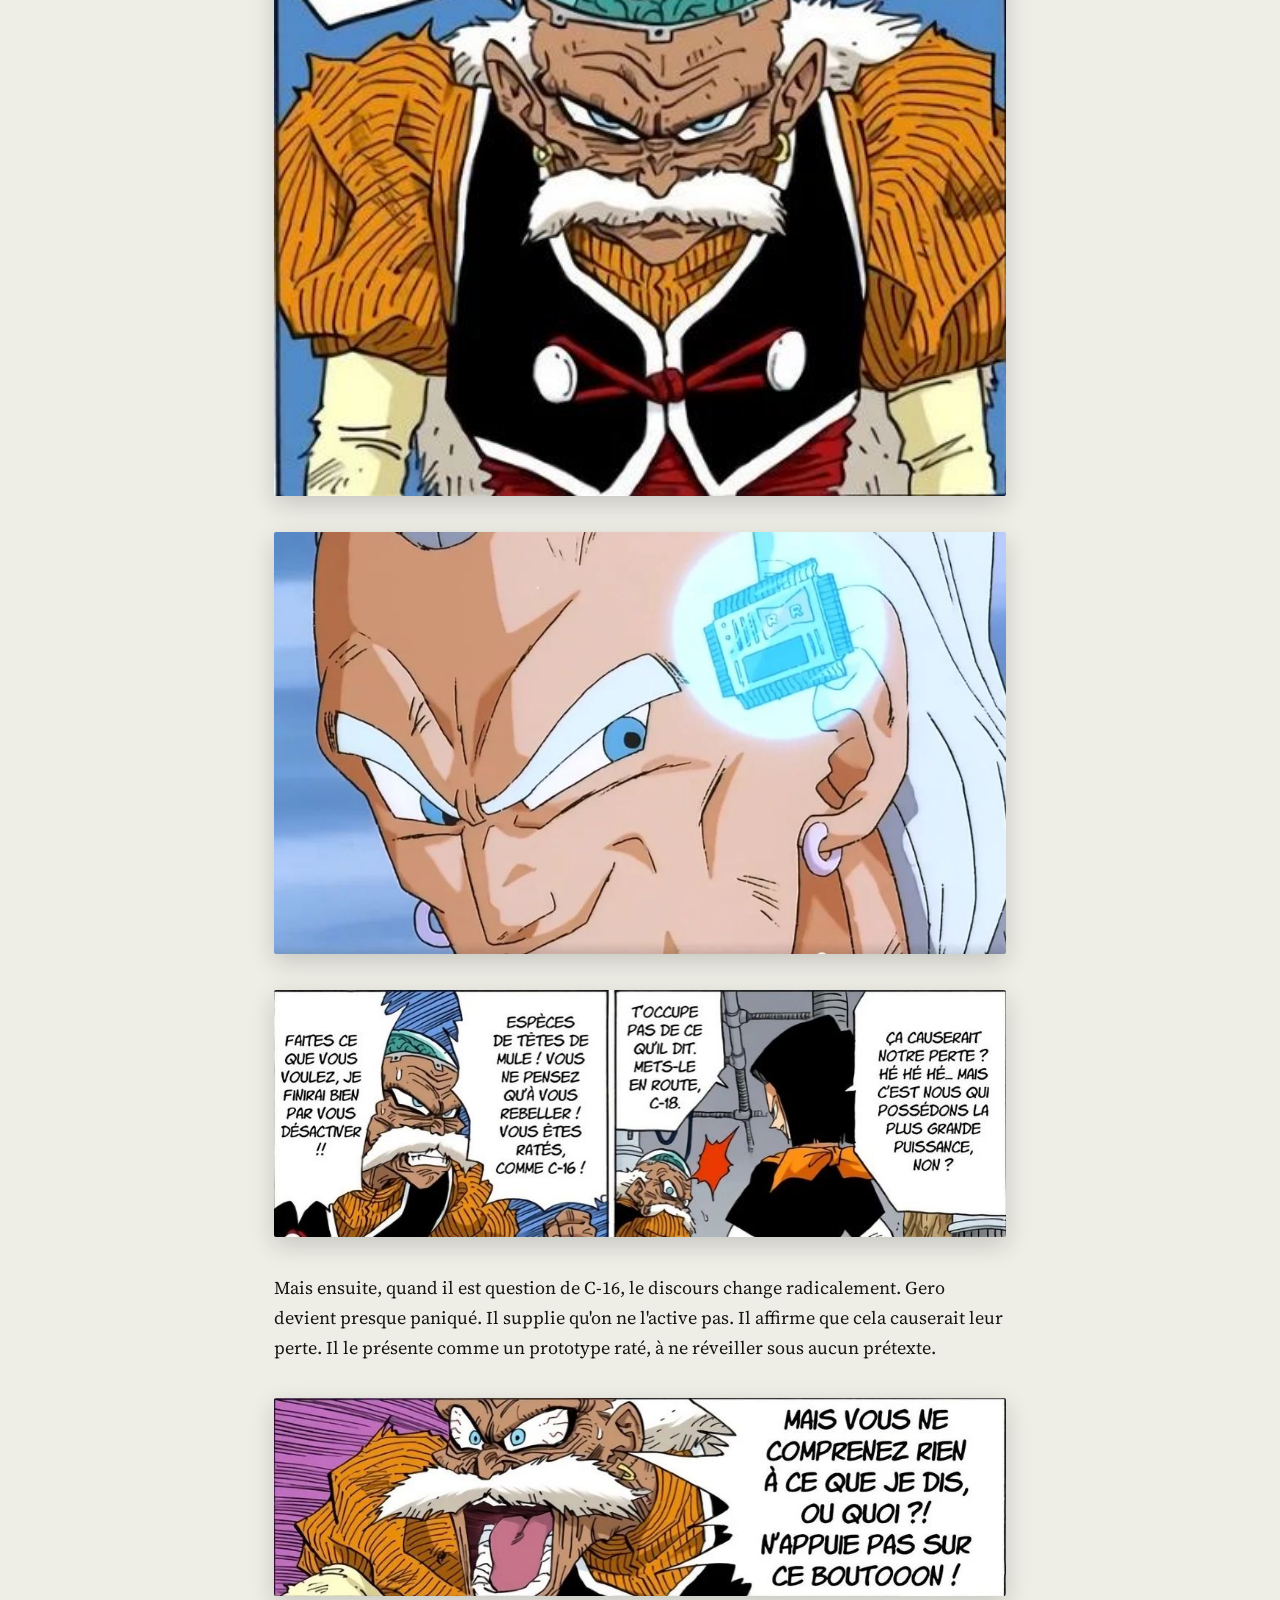
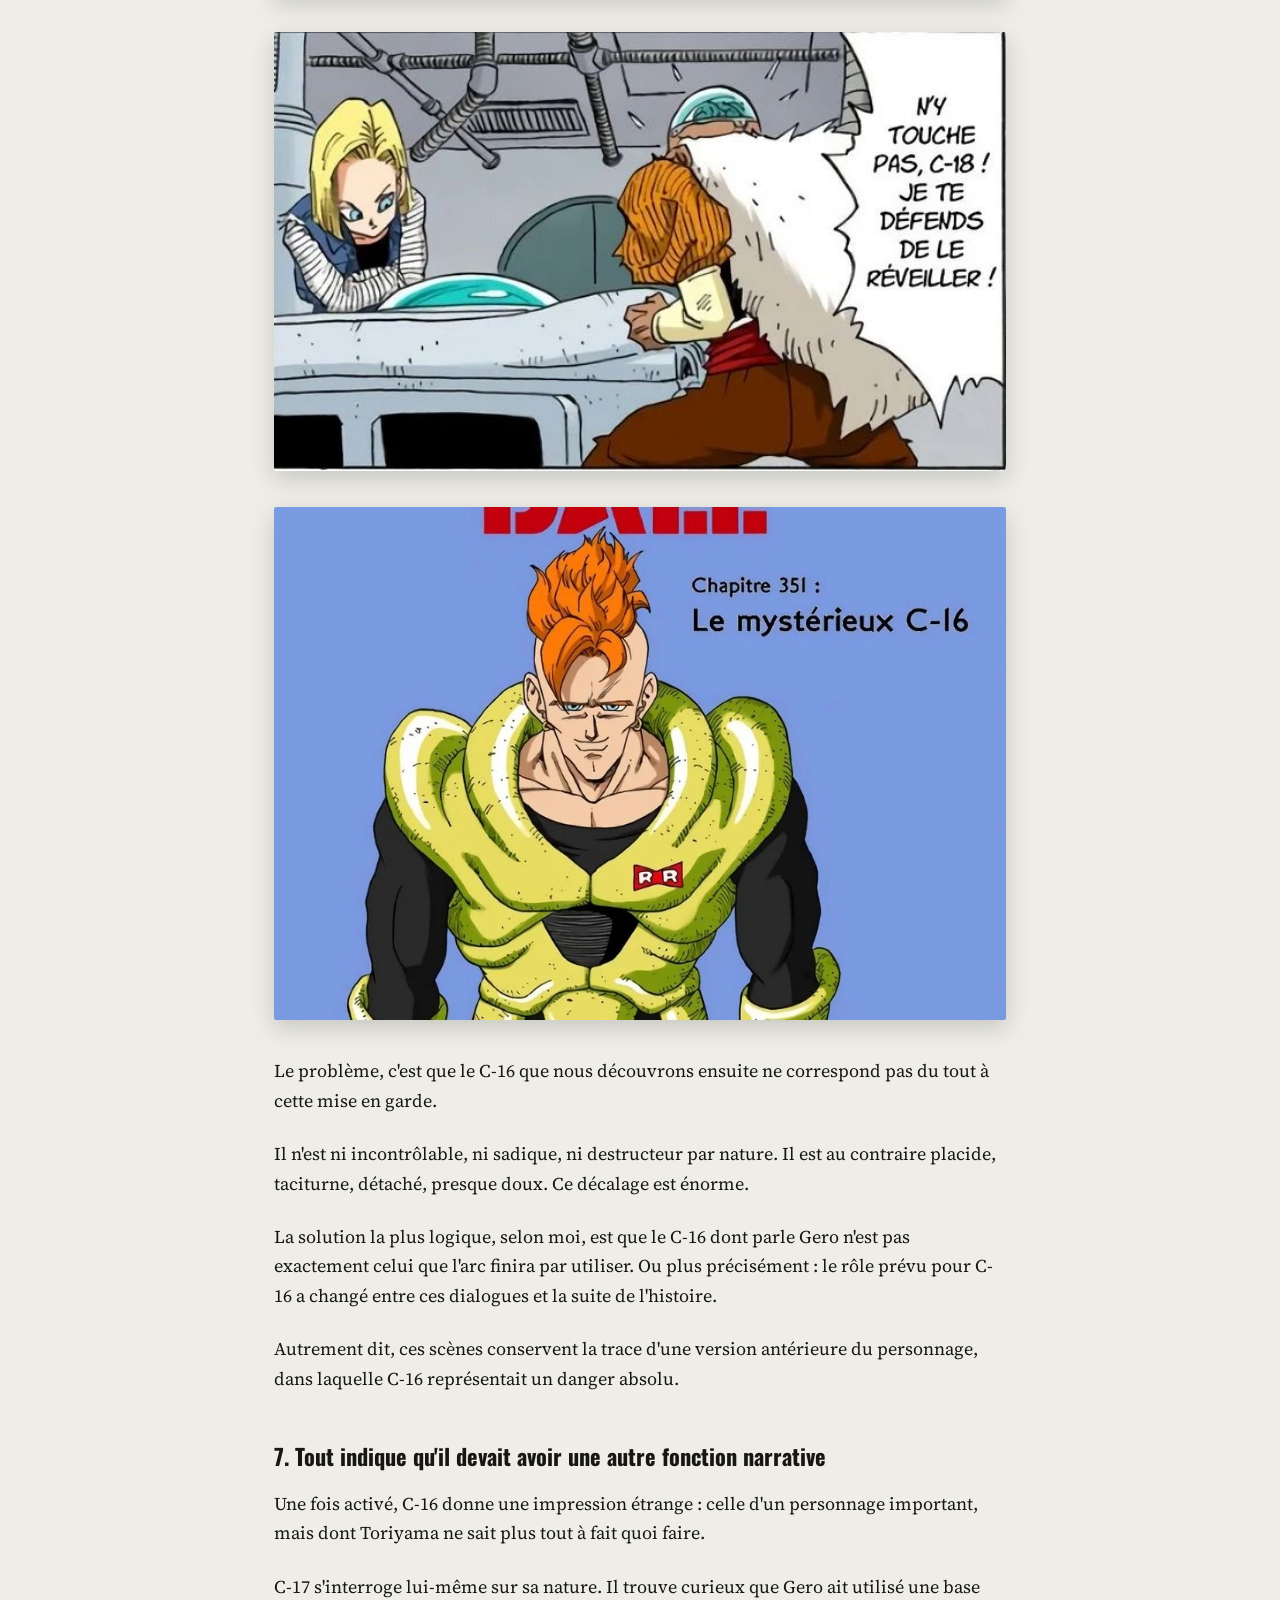
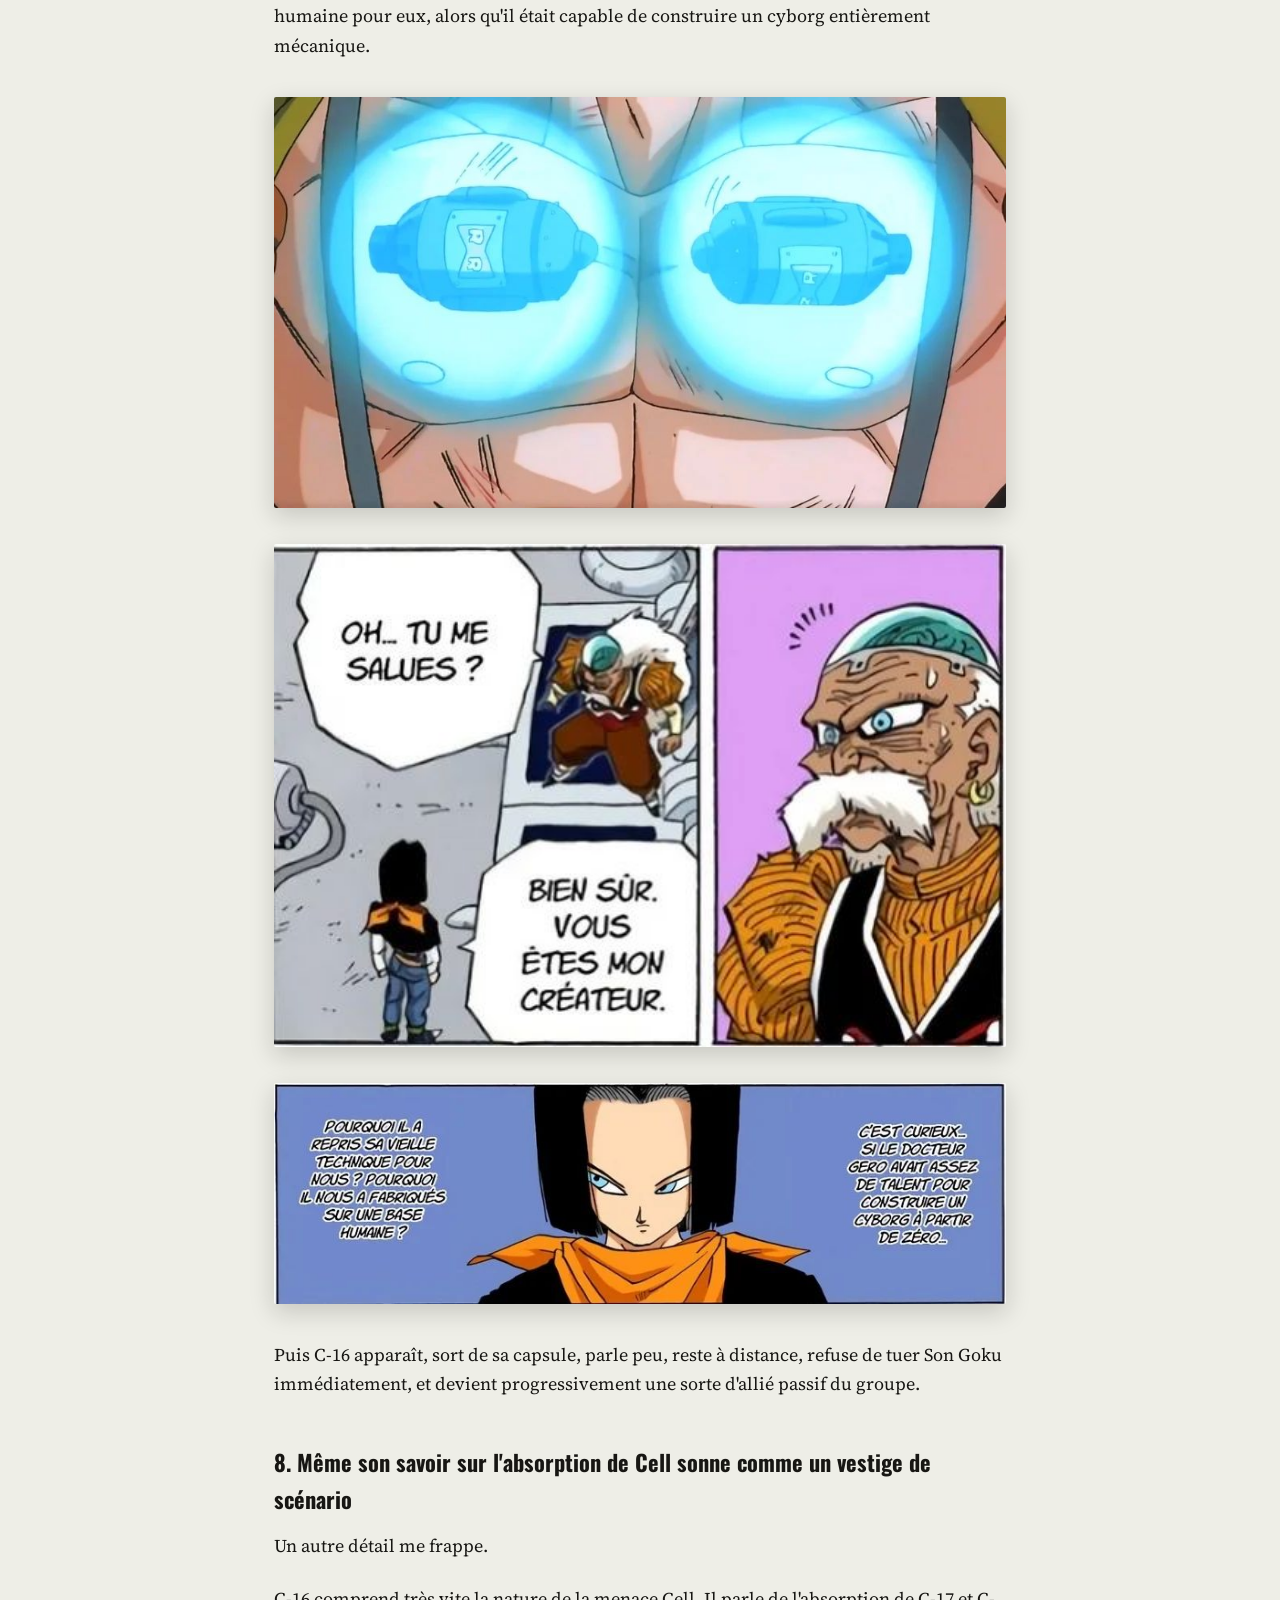
==== commit 59470784: "Update article-c16.html" ====
--- a/files/article-c16.html
+++ b/files/article-c16.html
@@ -61,7 +61,7 @@
     </p>
 
     <figure class="cover">
-      <img src="fichiers/images/c16-hero.jpg" alt="Illustration de C-16 avec le titre : C-16 devait-il être le vrai boss de l'arc Androids ?">
+      <img src="images/c16-hero.jpg" alt="Illustration de C-16 avec le titre : C-16 devait-il être le vrai boss de l'arc Androids ?">
     </figure>
 
     <h2>1. La Toei avait des spoilers du manga à venir</h2>
@@ -70,15 +70,15 @@
     » visible dans le film 4.</p>
 
     <figure>
-      <img src="fichiers/images/proto-ssj-film4.jpg" alt="Capture du film 4 montrant une version embryonnaire du Super Saiyan, avant son apparition officielle dans le manga.">
-    </figure>
-
-    <figure>
-      <img src="fichiers/images/fiche-film4.jpg" alt="Fiche du film 4 : date de sortie le 19 mars 1991, mise en regard avec les chapitres du manga contemporains.">
-    </figure>
-
-    <figure>
-      <img src="fichiers/images/c16-toei-spoilers.jpg" alt="Visuel résumant l'hypothèse : la Toei recevait des indications à l'avance sur le Super Saiyan.">
+      <img src="images/proto-ssj-film4.jpg" alt="Capture du film 4 montrant une version embryonnaire du Super Saiyan, avant son apparition officielle dans le manga.">
+    </figure>
+
+    <figure>
+      <img src="images/fiche-film4.jpg" alt="Fiche du film 4 : date de sortie le 19 mars 1991, mise en regard avec les chapitres du manga contemporains.">
+    </figure>
+
+    <figure>
+      <img src="images/c16-toei-spoilers.jpg" alt="Visuel résumant l'hypothèse : la Toei recevait des indications à l'avance sur le Super Saiyan.">
     </figure>
 
     <p>
@@ -103,11 +103,11 @@
     <h2>2. Le film 7 pourrait conserver la trace d'un scénario abandonné</h2>
 
     <figure>
-      <img src="fichiers/images/c16-film7.jpg" alt="Visuel présentant l'hypothèse du film 7 : Super C-13 absorbant les autres androïdes comme reflet d'un scénario abandonné.">
-    </figure>
-
-    <figure>
-      <img src="fichiers/images/fiche-film7.jpg" alt="Fiche du film 7 : date de sortie le 11 juillet 1992, mise en regard avec les chapitres du manga contemporains.">
+      <img src="images/c16-film7.jpg" alt="Visuel présentant l'hypothèse du film 7 : Super C-13 absorbant les autres androïdes comme reflet d'un scénario abandonné.">
+    </figure>
+
+    <figure>
+      <img src="images/fiche-film7.jpg" alt="Fiche du film 7 : date de sortie le 11 juillet 1992, mise en regard avec les chapitres du manga contemporains.">
     </figure>
 
     <p>C'est ici que commence vraiment ma théorie.</p>
@@ -134,7 +134,7 @@
     <p>L'une des plus connues est cette réplique de Trunks, qui parle de C-19 et C-20 comme des cyborgs meurtriers ayant assassiné leur créateur.</p>
 
     <figure>
-      <img src="fichiers/images/trunks-c19-c20.jpg" alt="Trunks évoque C-19 et C-20 comme des cyborgs meurtriers qui ont tué leur créateur — une réplique qui contredit ce que l'arc montrera ensuite.">
+      <img src="images/trunks-c19-c20.jpg" alt="Trunks évoque C-19 et C-20 comme des cyborgs meurtriers qui ont tué leur créateur — une réplique qui contredit ce que l'arc montrera ensuite.">
     </figure>
 
     <p>Cette réplique entre en contradiction avec ce que l'arc montrera ensuite. Elle trahit un état antérieur du scénario, où C-19 et C-20 occupaient initialement la place des ennemis principaux.</p>
@@ -145,7 +145,7 @@
     <p>Après l'abandon de C-19 et C-20 comme antagonistes centraux, Toriyama aurait conçu un troisième cyborg, plus inquiétant, destiné à reprendre la place de boss final : C-16.</p>
 
     <figure>
-      <img src="fichiers/images/chapitres-350-358.jpg" alt="Liste des chapitres 350 à 358, correspondant à l'introduction de C-16 et aux premières semaines de l'arc.">
+      <img src="images/chapitres-350-358.jpg" alt="Liste des chapitres 350 à 358, correspondant à l'introduction de C-16 et aux premières semaines de l'arc.">
     </figure>
 
     <p>Et c'est probablement à ce moment-là qu'un embryon de scénario ou de design est envoyé à la Toei, qui le recycle à sa manière dans le film 7 sous la forme de Super C-13.</p>
@@ -159,7 +159,7 @@
     <p>Même logique, selon moi, pour la différence de puissance entre les cyborgs du présent et ceux du futur : ce n'est pas forcément une histoire de timeline magique. C'est surtout le signe que Toriyama a réévalué la menace à la hausse, parce qu'avec trois Super Saiyans potentiels et Piccolo fusionné, les cyborgs « version initiale » n'auraient plus suffi.</p>
 
     <figure>
-      <img src="fichiers/images/c16-question-goku.jpg" alt="C-16 indique que l'un des guerriers Z est à peu près au même niveau que C-17 et C-18, mais qu'il n'a pas d'information sur eux dans sa base de données.">
+      <img src="images/c16-question-goku.jpg" alt="C-16 indique que l'un des guerriers Z est à peu près au même niveau que C-17 et C-18, mais qu'il n'a pas d'information sur eux dans sa base de données.">
     </figure>
 
     <p>
@@ -175,37 +175,37 @@
     explique très clairement qu'il aurait préféré éviter de les activer, mais qu'il n'a plus le choix. Puis il insiste : leur défaut a peut-être été corrigé. Jusque-là, tout va bien.</p>
 
     <figure>
-      <img src="fichiers/images/gero-reveil-c17-c18.jpg" alt="Le Dr Gero s'apprête à réveiller C-17 et C-18, expliquant qu'il n'a plus le choix, mais qu'il a confiance en leur puissance.">
-    </figure>
-
-    <figure>
-      <img src="fichiers/images/gero-defaut-corrige.jpg" alt="Gero affirme que le défaut de C-17 et C-18 a peut-être été corrigé, et qu'ils possèdent une puissance démesurée.">
-    </figure>
-
-    <figure>
-      <img src="fichiers/images/gero-generateurs-infinis.jpg" alt="Gero vante les générateurs d'énergie infinie de C-17 et C-18 — une confiance encore intacte à ce stade.">
-    </figure>
-
-    <figure>
-      <img src="fichiers/images/gero-implant-controle.jpg" alt="Gero mentionne l'implant de contrôle intégré à C-17 et C-18, censé lui permettre de les désactiver si nécessaire.">
-    </figure>
-
-    <figure>
-      <img src="fichiers/images/gero-desactiver-rates.jpg" alt="Gero explique qu'il peut désactiver les cyborgs ratés — mais ce discours change radicalement quand on arrive à C-16.">
+      <img src="images/gero-reveil-c17-c18.jpg" alt="Le Dr Gero s'apprête à réveiller C-17 et C-18, expliquant qu'il n'a plus le choix, mais qu'il a confiance en leur puissance.">
+    </figure>
+
+    <figure>
+      <img src="images/gero-defaut-corrige.jpg" alt="Gero affirme que le défaut de C-17 et C-18 a peut-être été corrigé, et qu'ils possèdent une puissance démesurée.">
+    </figure>
+
+    <figure>
+      <img src="images/gero-generateurs-infinis.jpg" alt="Gero vante les générateurs d'énergie infinie de C-17 et C-18 — une confiance encore intacte à ce stade.">
+    </figure>
+
+    <figure>
+      <img src="images/gero-implant-controle.jpg" alt="Gero mentionne l'implant de contrôle intégré à C-17 et C-18, censé lui permettre de les désactiver si nécessaire.">
+    </figure>
+
+    <figure>
+      <img src="images/gero-desactiver-rates.jpg" alt="Gero explique qu'il peut désactiver les cyborgs ratés — mais ce discours change radicalement quand on arrive à C-16.">
     </figure>
 
     <p>Mais ensuite, quand il est question de C-16, le discours change radicalement. Gero devient presque paniqué. Il supplie qu'on ne l'active pas. Il affirme que cela causerait leur perte. Il le présente comme un prototype raté, à ne réveiller sous aucun prétexte.</p>
 
     <figure>
-      <img src="fichiers/images/gero-bouton-panique.jpg" alt="Gero panique face à la capsule de C-16 et supplie qu'on ne l'active pas, affirmant que cela causerait leur perte à tous.">
-    </figure>
-
-    <figure>
-      <img src="fichiers/images/c18-defend-c16.jpg" alt="C-18 prend la défense de la capsule de C-16 et s'oppose à Gero qui veut empêcher son réveil.">
-    </figure>
-
-    <figure>
-      <img src="fichiers/images/chapitre351-cover.jpg" alt="Couverture du chapitre 351 : « Le mystérieux C-16 », premier chapitre dédié au personnage après son réveil.">
+      <img src="images/gero-bouton-panique.jpg" alt="Gero panique face à la capsule de C-16 et supplie qu'on ne l'active pas, affirmant que cela causerait leur perte à tous.">
+    </figure>
+
+    <figure>
+      <img src="images/c18-defend-c16.jpg" alt="C-18 prend la défense de la capsule de C-16 et s'oppose à Gero qui veut empêcher son réveil.">
+    </figure>
+
+    <figure>
+      <img src="images/chapitre351-cover.jpg" alt="Couverture du chapitre 351 : « Le mystérieux C-16 », premier chapitre dédié au personnage après son réveil.">
     </figure>
 
     <p>Le problème, c'est que le C-16 que nous découvrons ensuite ne correspond pas du tout à cette mise en garde.</p>
@@ -218,15 +218,15 @@
     <p>C-17 s'interroge lui-même sur sa nature. Il trouve curieux que Gero ait utilisé une base humaine pour eux, alors qu'il était capable de construire un cyborg entièrement mécanique.</p>
 
     <figure>
-      <img src="fichiers/images/capsules-c17-c18.jpg" alt="Les capsules de C-17 et C-18 dans le laboratoire de Gero, contexte du réveil des androïdes.">
-    </figure>
-
-    <figure>
-      <img src="fichiers/images/c17-salue-gero.jpg" alt="C-17, après son réveil, adopte une attitude provocatrice et détachée envers le Dr Gero, ignorant son autorité.">
-    </figure>
-
-    <figure>
-      <img src="fichiers/images/c17-doute-base-humaine.jpg" alt="C-17 s'interroge sur le fait que Gero les ait construits sur une base humaine, alors qu'il était capable de créer un cyborg entièrement mécanique comme C-16.">
+      <img src="images/capsules-c17-c18.jpg" alt="Les capsules de C-17 et C-18 dans le laboratoire de Gero, contexte du réveil des androïdes.">
+    </figure>
+
+    <figure>
+      <img src="images/c17-salue-gero.jpg" alt="C-17, après son réveil, adopte une attitude provocatrice et détachée envers le Dr Gero, ignorant son autorité.">
+    </figure>
+
+    <figure>
+      <img src="images/c17-doute-base-humaine.jpg" alt="C-17 s'interroge sur le fait que Gero les ait construits sur une base humaine, alors qu'il était capable de créer un cyborg entièrement mécanique comme C-16.">
     </figure>
 
     <p>Puis C-16 apparaît, sort de sa capsule, parle peu, reste à distance, refuse de tuer Son Goku immédiatement, et devient progressivement une sorte d'allié passif du groupe.</p>
@@ -236,15 +236,15 @@
     <p>C-16 comprend très vite la nature de la menace Cell. Il parle de l'absorption de C-17 et C-18 avec une pertinence qui peut donner l'impression qu'il est connecté, conceptuellement, à cette idée.</p>
 
     <figure>
-      <img src="fichiers/images/c16-protege-c17.jpg" alt="C-16 avertit C-17 que l'ennemi est beaucoup trop fort, et lui ordonne de fuir. C-17 refuse et répond qu'il va faire taire Cell.">
-    </figure>
-
-    <figure>
-      <img src="fichiers/images/c16-enfuis-toi-c18.jpg" alt="C-16 explique à C-18 que si elle et C-17 se font absorber, plus personne ne pourra arrêter Cell. Il lui demande de fuir, au moins elle.">
-    </figure>
-
-    <figure>
-      <img src="fichiers/images/cell-absorbera-c17-c18.jpg" alt="Cell annonce qu'il va absorber C-17 et C-18 pour évoluer en Corps Parfait. C-16, C-17 et C-18 réagissent à cette révélation.">
+      <img src="images/c16-protege-c17.jpg" alt="C-16 avertit C-17 que l'ennemi est beaucoup trop fort, et lui ordonne de fuir. C-17 refuse et répond qu'il va faire taire Cell.">
+    </figure>
+
+    <figure>
+      <img src="images/c16-enfuis-toi-c18.jpg" alt="C-16 explique à C-18 que si elle et C-17 se font absorber, plus personne ne pourra arrêter Cell. Il lui demande de fuir, au moins elle.">
+    </figure>
+
+    <figure>
+      <img src="images/cell-absorbera-c17-c18.jpg" alt="Cell annonce qu'il va absorber C-17 et C-18 pour évoluer en Corps Parfait. C-16, C-17 et C-18 réagissent à cette révélation.">
     </figure>
 
     <p>
@@ -255,7 +255,7 @@
     </p>
 
     <figure>
-      <img src="fichiers/images/c16-content-de-voyager.jpg" alt="C-16 dit à C-17 et C-18 qu'il était content de voyager avec eux, et qu'ils n'ont jamais pris de vies humaines ou animales pour le plaisir.">
+      <img src="images/c16-content-de-voyager.jpg" alt="C-16 dit à C-17 et C-18 qu'il était content de voyager avec eux, et qu'ils n'ont jamais pris de vies humaines ou animales pour le plaisir.">
     </figure>
 
     <p>
@@ -274,7 +274,7 @@
     <p>Il parle à Gohan de paix, de nature, de colère retenue, de violence nécessaire face à certains adversaires. Puis sa mort sert de déclencheur à la transformation en Super Saiyan 2.</p>
 
     <figure>
-      <img src="fichiers/images/c16-portrait-capsule.jpg" alt="La tête de C-16, encore vivante après que Cell l'a arrachée, dit à Gohan que ce n'est pas un crime de se battre pour une juste cause, et lui demande de protéger la nature et les animaux.">
+      <img src="images/c16-portrait-capsule.jpg" alt="La tête de C-16, encore vivante après que Cell l'a arrachée, dit à Gohan que ce n'est pas un crime de se battre pour une juste cause, et lui demande de protéger la nature et les animaux.">
     </figure>
 
     <p>Le problème, c'est qu'il n'existe pratiquement aucune relation affective construite entre Gohan et C-16.</p>
@@ -282,7 +282,7 @@
     <p>Sur le plan émotionnel pur, la scène fonctionne. Sur le plan strictement narratif, elle est plus discutable.</p>
 
     <figure>
-      <img src="fichiers/images/c16-ce-sera-sans-moi.jpg" alt="Cell écrase la tête de C-16 sous son pied. Gohan, ensanglanté, est au bord de la transformation. Cell lui dit de s'occuper de ses affaires.">
+      <img src="images/c16-ce-sera-sans-moi.jpg" alt="Cell écrase la tête de C-16 sous son pied. Gohan, ensanglanté, est au bord de la transformation. Cell lui dit de s'occuper de ses affaires.">
     </figure>
 
     <p>Et c'est justement pour cela qu'elle me semble révélatrice : Toriyama cherche à donner à C-16 un poids terminal, une sortie noble, une fonction décisive, comme pour compenser le fait qu'il s'agit d'un personnage dont le destin initial a été abandonné en cours de route.</p>
